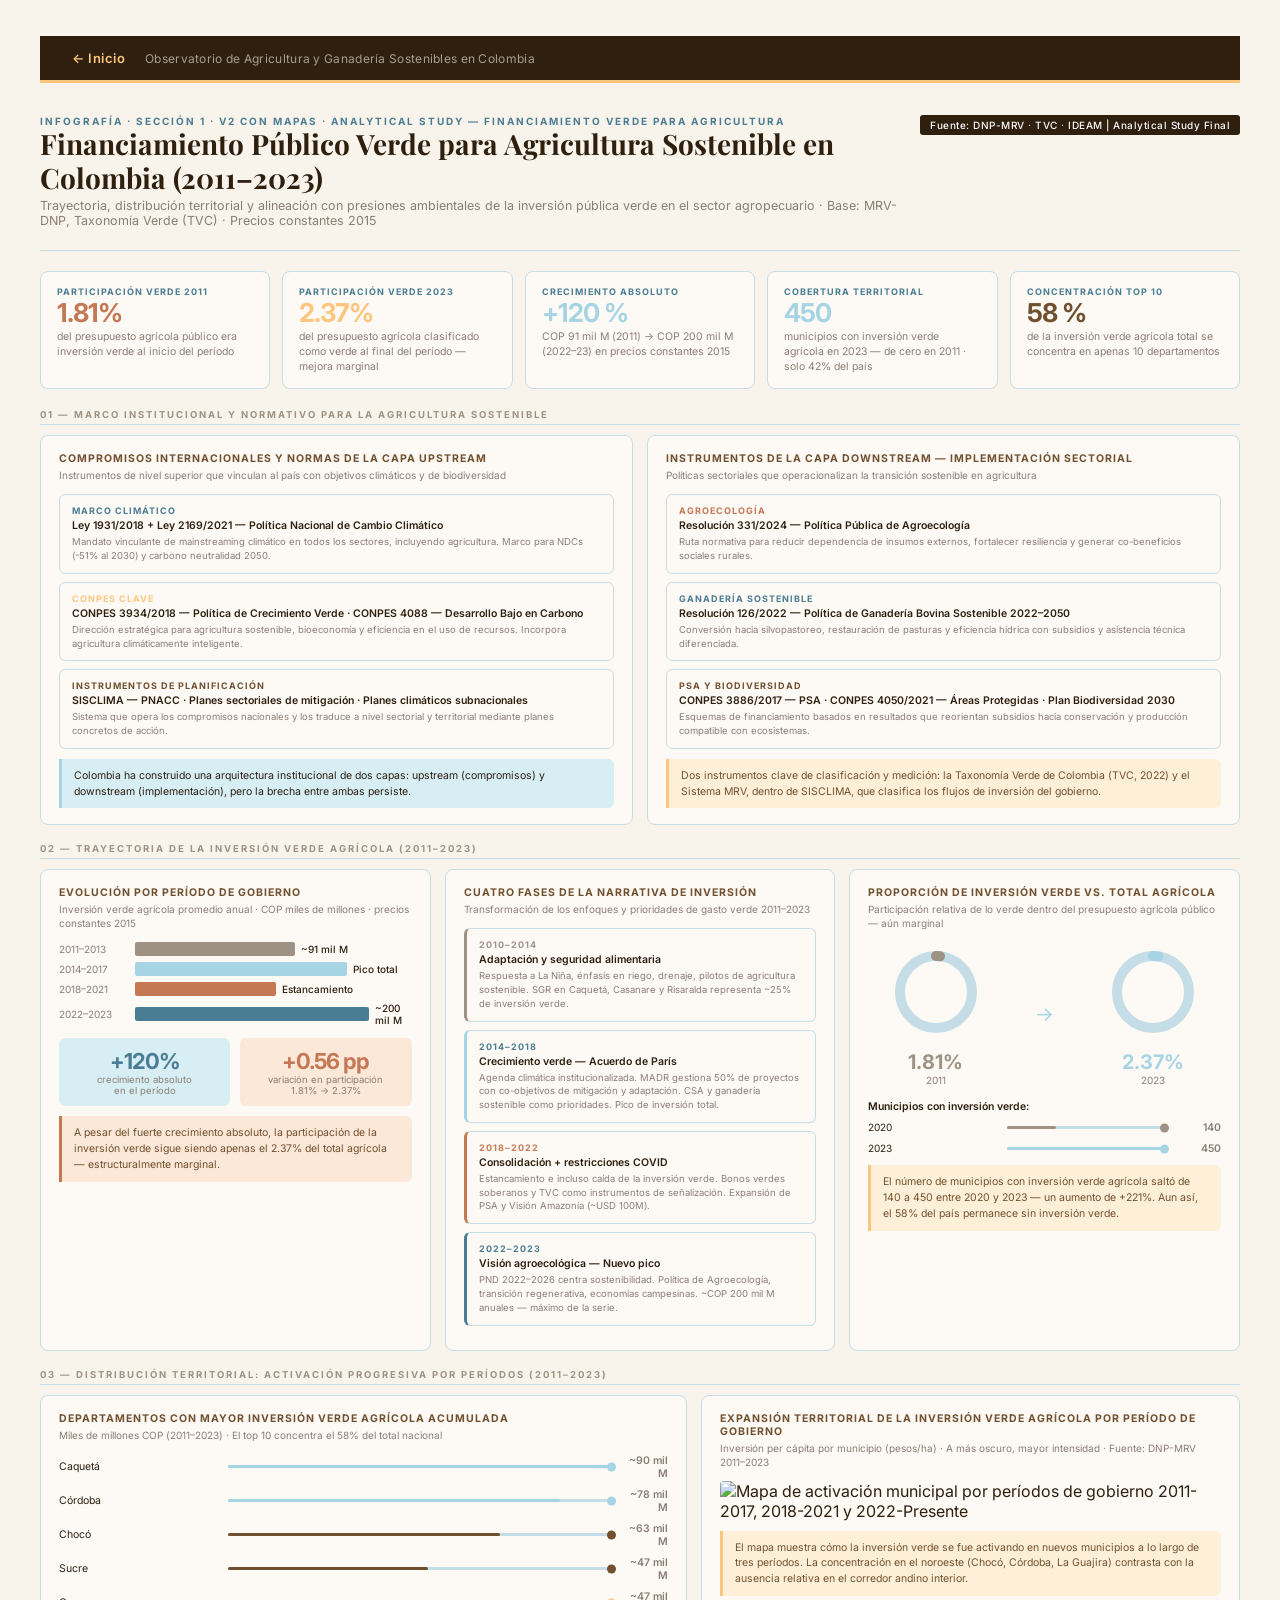
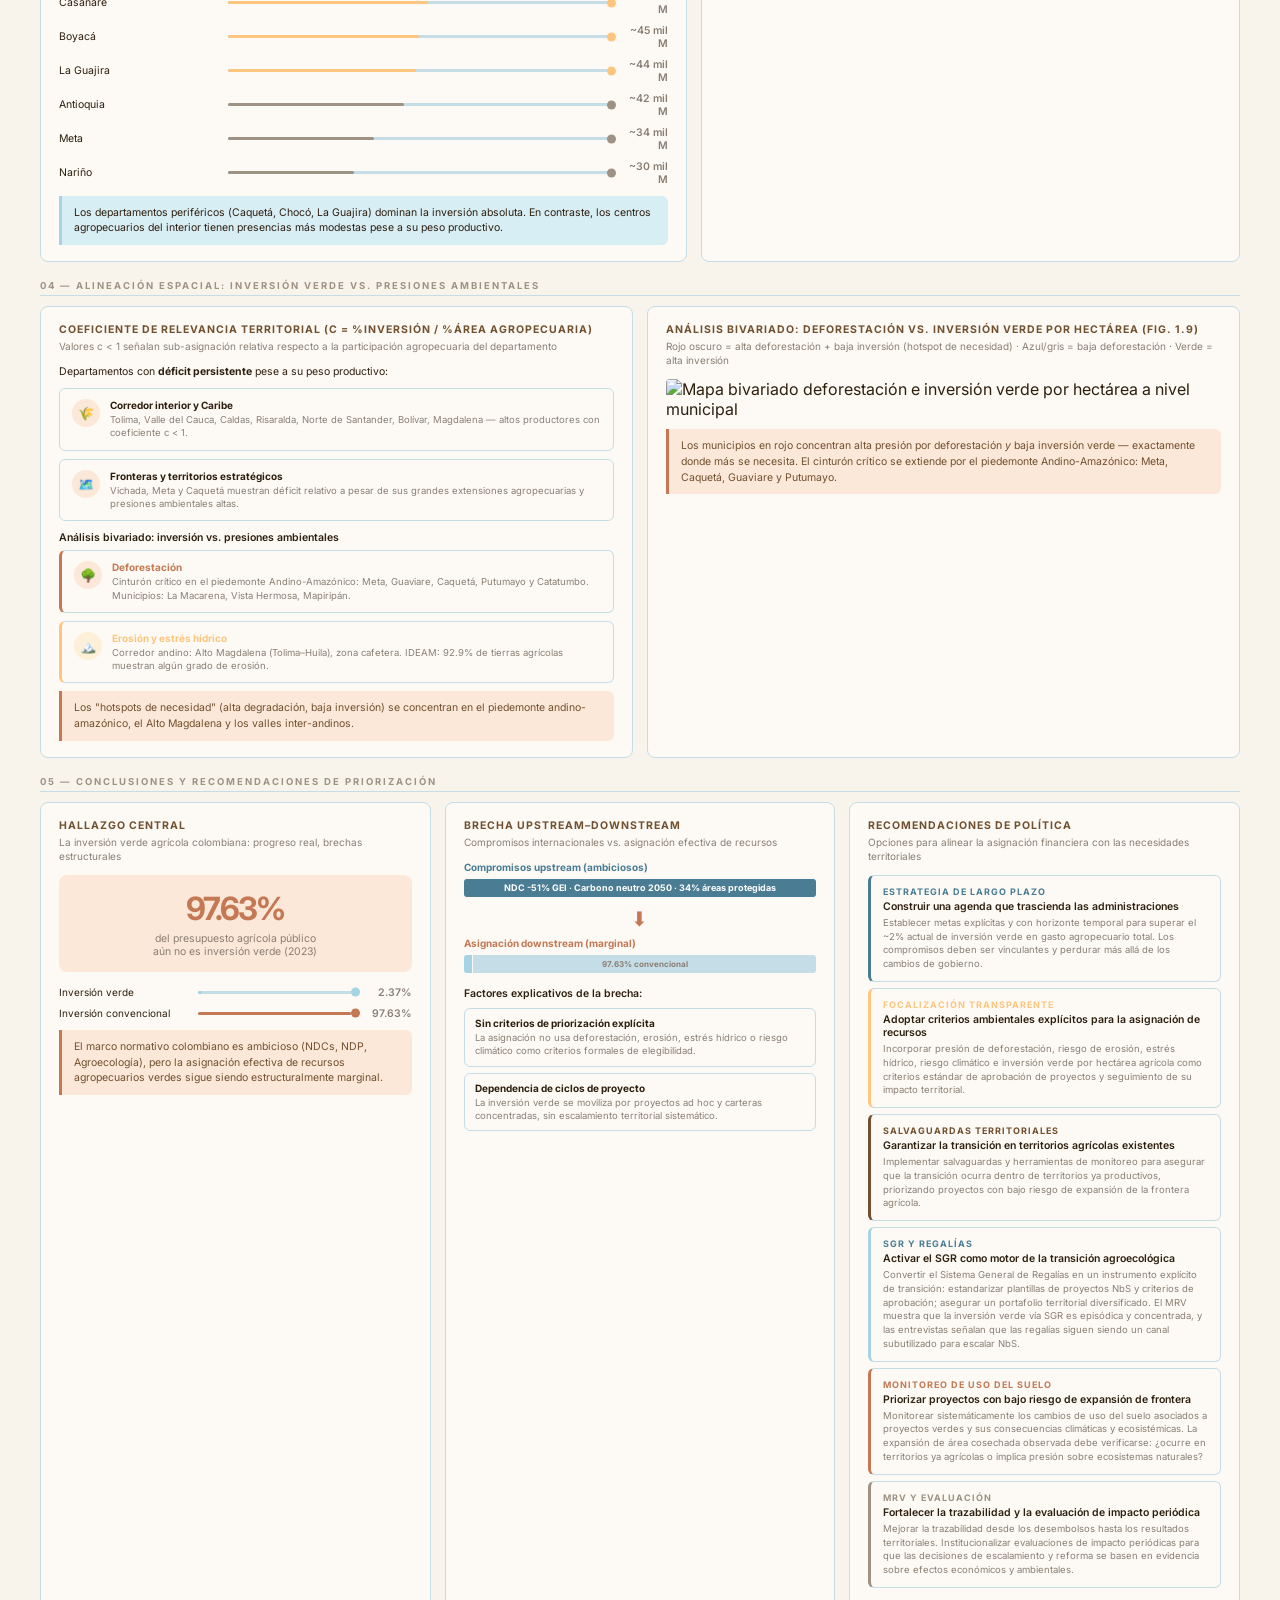
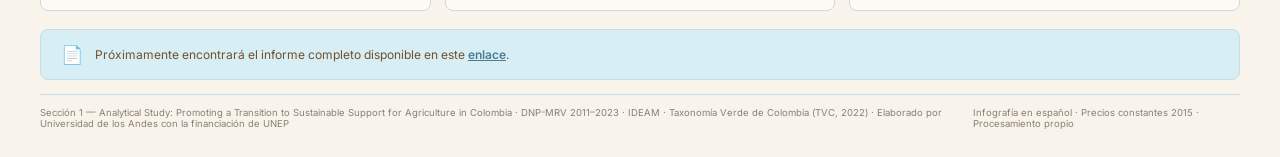
==== infografia1/index.html @ 512d980d "Actualizar infografías y corregir navegación - Reemplazar infografías 1, 2 y 3 con nuevas versiones " ====
<!DOCTYPE html>
<html lang="es">
<head>
<meta charset="UTF-8">
<meta name="viewport" content="width=device-width, initial-scale=1.0">
<title>Sección 1 — Financiamiento Verde para Agricultura Sostenible en Colombia (v2 · con mapas)</title>
<style>
  @import url('https://fonts.googleapis.com/css2?family=Inter:wght@300;400;500;600;700&family=Playfair+Display:wght@700&display=swap');

  :root {
    --cream:    #f8f4ec;
    --white:    #fdfaf5;
    --dark:     #2e1f0f;
    --brown:    #71502f;
    --amber:    #fdc57e;
    --amber-lt: #fef0d8;
    --sage:     #a7d4e4;
    --sage-lt:  #d8eef5;
    --sage-dk:  #4a7d94;
    --coral:    #c47854;
    --coral-lt: #fce8d8;
    --stone:    #9e9284;
    --muted:    #8a7e74;
    --border:   #c5dde7;
    --tan:      #71502f;
  }

  * { box-sizing: border-box; margin: 0; padding: 0; }
  body {
    font-family: 'Inter', sans-serif;
    background: var(--cream);
    color: var(--dark);
    width: 1280px;
    margin: 0 auto;
    min-height: 900px;
    padding: 36px 40px 28px;
  }

  .top-bar { display: flex; justify-content: space-between; align-items: flex-start; margin-bottom: 6px; }
  .badge-inf { font-size: 10px; font-weight: 700; letter-spacing: 2px; color: var(--sage-dk); text-transform: uppercase; }
  .source-badge { background: var(--dark); color: #fff; font-size: 10px; padding: 4px 10px; border-radius: 3px; font-weight: 500; letter-spacing: 0.5px; white-space: nowrap; }
  h1 { font-family: 'Playfair Display', Georgia, serif; font-size: 28px; font-weight: 700; color: var(--dark); line-height: 1.2; margin-bottom: 4px; }
  .subtitle { font-size: 12.5px; color: var(--muted); font-weight: 400; margin-bottom: 16px; }
  .divider { border: none; border-top: 1px solid var(--border); margin-bottom: 20px; }

  .kpi-row { display: grid; grid-template-columns: repeat(5, 1fr); gap: 12px; margin-bottom: 20px; }
  .kpi { background: var(--white); border: 1px solid var(--border); border-radius: 8px; padding: 14px 16px; }
  .kpi .num { font-size: 26px; font-weight: 700; color: var(--sage); letter-spacing: -1px; line-height: 1; }
  .kpi .num.amber { color: var(--amber); }
  .kpi .num.coral { color: var(--coral); }
  .kpi .num.brown { color: var(--brown); }
  .kpi .lbl  { font-size: 10.5px; color: var(--muted); margin-top: 4px; line-height: 1.4; }
  .kpi .tag  { font-size: 9px; font-weight: 700; letter-spacing: 1px; text-transform: uppercase; color: var(--sage-dk); margin-bottom: 3px; }

  .grid-4  { display: grid; grid-template-columns: repeat(4, 1fr); gap: 14px; margin-bottom: 18px; }
  .grid-3  { display: grid; grid-template-columns: 1.1fr 1fr 0.9fr; gap: 14px; margin-bottom: 18px; }
  .grid-3b { display: grid; grid-template-columns: 1fr 1fr 1fr; gap: 14px; margin-bottom: 18px; }
  .grid-2  { display: grid; grid-template-columns: 1.2fr 1fr; gap: 14px; margin-bottom: 18px; }
  .grid-2e { display: grid; grid-template-columns: 1fr 1fr; gap: 14px; margin-bottom: 18px; }
  .span2   { grid-column: span 2; }

  .card { background: var(--white); border: 1px solid var(--border); border-radius: 8px; padding: 16px 18px; }
  .card-title { font-size: 10.5px; font-weight: 700; color: var(--brown); text-transform: uppercase; letter-spacing: 1px; margin-bottom: 3px; }
  .card-sub   { font-size: 10px; color: var(--muted); margin-bottom: 12px; line-height: 1.4; }

  .ll-row  { display: flex; align-items: center; gap: 9px; margin-bottom: 8px; }
  .ll-lbl  { font-size: 10.5px; color: var(--dark); width: 160px; flex-shrink: 0; line-height: 1.3; }
  .ll-lbl.sm { width: 100px; }
  .ll-lbl.md { width: 130px; }
  .ll-lbl.lg { width: 200px; }
  .ll-trk  { flex: 1; height: 3px; background: var(--border); border-radius: 2px; position: relative; }
  .ll-bar  { height: 100%; border-radius: 2px; background: var(--sage); }
  .ll-bar.amber { background: var(--amber); }
  .ll-bar.coral { background: var(--coral); }
  .ll-bar.brown { background: var(--brown); }
  .ll-bar.tan   { background: var(--tan); }
  .ll-bar.stone { background: var(--stone); }
  .ll-dot  { position: absolute; right:-5px; top:50%; transform:translateY(-50%); width:9px; height:9px; border-radius:50%; background:var(--sage); }
  .ll-dot.amber { background:var(--amber); }
  .ll-dot.coral { background:var(--coral); }
  .ll-dot.brown { background:var(--brown); }
  .ll-dot.tan   { background:var(--tan); }
  .ll-dot.stone { background:var(--stone); }
  .ll-val  { font-size: 10.5px; font-weight: 600; color: var(--muted); width: 48px; text-align: right; }

  .stk-bar { display: flex; height: 20px; border-radius: 3px; overflow: hidden; margin: 6px 0; gap: 1px; }
  .stk-seg { display: flex; align-items: center; justify-content: center; font-size: 9px; font-weight: 700; color: white; }

  .legend { display: flex; flex-wrap: wrap; gap: 10px; margin-top: 8px; }
  .lg-item { display: flex; align-items: center; gap: 5px; font-size: 10px; color: var(--muted); }
  .lg-dot  { width: 9px; height: 9px; border-radius: 2px; flex-shrink: 0; }

  .note { background: var(--sage-lt); border-left: 3px solid var(--sage); padding: 9px 12px; border-radius: 0 6px 6px 0; font-size: 10.5px; color: #2e1f0f; line-height: 1.5; margin-top: 10px; }
  .note.amber { background: var(--amber-lt); border-left-color: var(--amber); color: #71502f; }
  .note.coral { background: var(--coral-lt); border-left-color: var(--coral); color: #71502f; }

  .sec-label {
    font-size: 9.5px; font-weight: 700; letter-spacing: 2px; text-transform: uppercase;
    color: var(--stone); margin-bottom: 10px; padding-bottom: 4px;
    border-bottom: 1px solid var(--border);
  }

  .yr-bar { display: flex; align-items: center; gap: 6px; margin-bottom: 6px; }
  .yr-lbl { font-size: 10px; color: var(--muted); width: 70px; flex-shrink: 0; }
  .yr-fill { height: 14px; border-radius: 2px; background: var(--sage); min-width: 4px; }
  .yr-val  { font-size: 10px; color: var(--dark); font-weight: 500; }

  .period-card { padding: 10px 12px; border-radius: 6px; border: 1px solid var(--border); background: var(--white); margin-bottom: 8px; }
  .period-tag { font-size: 9px; font-weight: 700; letter-spacing: 1px; text-transform: uppercase; margin-bottom: 3px; }
  .period-title { font-size: 10.5px; font-weight: 600; color: var(--dark); margin-bottom: 3px; }
  .period-desc { font-size: 9.5px; color: var(--muted); line-height: 1.45; }

  .spat-card { display: flex; gap: 10px; align-items: flex-start; padding: 10px 12px; background: var(--white); border: 1px solid var(--border); border-radius: 6px; margin-bottom: 8px; }
  .spat-icon { width: 28px; height: 28px; border-radius: 50%; flex-shrink: 0; display: flex; align-items: center; justify-content: center; font-size: 13px; }
  .spat-text { flex: 1; }
  .spat-lbl { font-size: 10px; font-weight: 700; color: var(--dark); margin-bottom: 2px; }
  .spat-desc { font-size: 9.5px; color: var(--muted); line-height: 1.4; }

  .arc-wrap { text-align: center; }
  .arc-wrap .arc-num { font-size: 24px; font-weight: 700; margin-top: 4px; }
  .arc-wrap .arc-lbl { font-size: 10px; color: var(--muted); }

  /* MAP STYLES */
  .map-container { position: relative; width: 100%; }
  .map-container img { width: 100%; height: auto; display: block; border-radius: 4px; }
  .map-legend { display: flex; flex-direction: column; gap: 5px; margin-top: 10px; }
  .map-leg-row { display: flex; align-items: center; gap: 7px; font-size: 9.5px; color: var(--dark); }
  .map-leg-swatch { width: 14px; height: 14px; border-radius: 3px; flex-shrink: 0; }

  footer { border-top: 1px solid var(--border); padding-top: 12px; display: flex; justify-content: space-between; font-size: 9.5px; color: var(--muted); margin-top: 8px; }
</style>
<script>
(function(){
  var W = 1280;
  function fit(){
    var s = Math.min(1, window.innerWidth / W);
    document.body.style.zoom = s;
  }
  window.addEventListener('load', fit);
  window.addEventListener('resize', fit);
})();
</script></head>
<body><nav style="position:sticky;top:0;z-index:1000;background:#2e1f0f;padding:14px 32px;display:flex;align-items:center;gap:20px;border-bottom:3px solid #fdc57e;box-sizing:border-box;">
  <a href="../" style="text-decoration:none;color:#fdc57e;font-family:'Inter',sans-serif;font-size:13px;font-weight:600;letter-spacing:0.5px;white-space:nowrap;">← Inicio</a>
  <span style="color:#f8f4ec;font-family:'Inter',sans-serif;font-size:12px;opacity:0.6;letter-spacing:0.3px;">Observatorio de Agricultura y Ganadería Sostenibles en Colombia</span>
</nav>
<div style="overflow-x:auto;padding-top:32px;">

<!-- HEADER -->
<div class="top-bar">
  <div>
    <div class="badge-inf">Infografía · Sección 1 · v2 con Mapas · Analytical Study — Financiamiento Verde para Agricultura</div>
    <h1>Financiamiento Público Verde para Agricultura Sostenible en Colombia (2011–2023)</h1>
    <p class="subtitle">Trayectoria, distribución territorial y alineación con presiones ambientales de la inversión pública verde en el sector agropecuario · Base: MRV-DNP, Taxonomía Verde (TVC) · Precios constantes 2015</p>
  </div>
  <div class="source-badge">Fuente: DNP-MRV · TVC · IDEAM | Analytical Study Final</div>
</div>
<hr class="divider">

<!-- KPI ROW -->
<div class="kpi-row">
  <div class="kpi">
    <div class="tag">Participación verde 2011</div>
    <div class="num coral">1.81%</div>
    <div class="lbl">del presupuesto agrícola público era inversión verde al inicio del período</div>
  </div>
  <div class="kpi">
    <div class="tag">Participación verde 2023</div>
    <div class="num amber">2.37%</div>
    <div class="lbl">del presupuesto agrícola clasificado como verde al final del período — mejora marginal</div>
  </div>
  <div class="kpi">
    <div class="tag">Crecimiento absoluto</div>
    <div class="num">+120 %</div>
    <div class="lbl">COP 91 mil M (2011) → COP 200 mil M (2022–23) en precios constantes 2015</div>
  </div>
  <div class="kpi">
    <div class="tag">Cobertura territorial</div>
    <div class="num">450</div>
    <div class="lbl">municipios con inversión verde agrícola en 2023 — de cero en 2011 · solo 42% del país</div>
  </div>
  <div class="kpi">
    <div class="tag">Concentración top 10</div>
    <div class="num brown">58 %</div>
    <div class="lbl">de la inversión verde agrícola total se concentra en apenas 10 departamentos</div>
  </div>
</div>

<!-- SECTION 01: MARCO INSTITUCIONAL -->
<div class="sec-label">01 — Marco Institucional y Normativo para la Agricultura Sostenible</div>
<div class="grid-2e">
  <div class="card">
    <div class="card-title">Compromisos internacionales y normas de la capa upstream</div>
    <div class="card-sub">Instrumentos de nivel superior que vinculan al país con objetivos climáticos y de biodiversidad</div>
    <div class="period-card">
      <div class="period-tag" style="color:var(--sage-dk);">Marco climático</div>
      <div class="period-title">Ley 1931/2018 + Ley 2169/2021 — Política Nacional de Cambio Climático</div>
      <div class="period-desc">Mandato vinculante de mainstreaming climático en todos los sectores, incluyendo agricultura. Marco para NDCs (-51% al 2030) y carbono neutralidad 2050.</div>
    </div>
    <div class="period-card">
      <div class="period-tag" style="color:var(--amber);">CONPES clave</div>
      <div class="period-title">CONPES 3934/2018 — Política de Crecimiento Verde · CONPES 4088 — Desarrollo Bajo en Carbono</div>
      <div class="period-desc">Dirección estratégica para agricultura sostenible, bioeconomía y eficiencia en el uso de recursos. Incorpora agricultura climáticamente inteligente.</div>
    </div>
    <div class="period-card">
      <div class="period-tag" style="color:var(--brown);">Instrumentos de planificación</div>
      <div class="period-title">SISCLIMA — PNACC · Planes sectoriales de mitigación · Planes climáticos subnacionales</div>
      <div class="period-desc">Sistema que opera los compromisos nacionales y los traduce a nivel sectorial y territorial mediante planes concretos de acción.</div>
    </div>
    <div class="note">Colombia ha construido una arquitectura institucional de dos capas: upstream (compromisos) y downstream (implementación), pero la brecha entre ambas persiste.</div>
  </div>
  <div class="card">
    <div class="card-title">Instrumentos de la capa downstream — implementación sectorial</div>
    <div class="card-sub">Políticas sectoriales que operacionalizan la transición sostenible en agricultura</div>
    <div class="period-card">
      <div class="period-tag" style="color:var(--coral);">Agroecología</div>
      <div class="period-title">Resolución 331/2024 — Política Pública de Agroecología</div>
      <div class="period-desc">Ruta normativa para reducir dependencia de insumos externos, fortalecer resiliencia y generar co-beneficios sociales rurales.</div>
    </div>
    <div class="period-card">
      <div class="period-tag" style="color:var(--sage-dk);">Ganadería sostenible</div>
      <div class="period-title">Resolución 126/2022 — Política de Ganadería Bovina Sostenible 2022–2050</div>
      <div class="period-desc">Conversión hacia silvopastoreo, restauración de pasturas y eficiencia hídrica con subsidios y asistencia técnica diferenciada.</div>
    </div>
    <div class="period-card">
      <div class="period-tag" style="color:var(--tan);">PSA y biodiversidad</div>
      <div class="period-title">CONPES 3886/2017 — PSA · CONPES 4050/2021 — Áreas Protegidas · Plan Biodiversidad 2030</div>
      <div class="period-desc">Esquemas de financiamiento basados en resultados que reorientan subsidios hacia conservación y producción compatible con ecosistemas.</div>
    </div>
    <div class="note amber">Dos instrumentos clave de clasificación y medición: la Taxonomía Verde de Colombia (TVC, 2022) y el Sistema MRV, dentro de SISCLIMA, que clasifica los flujos de inversión del gobierno.</div>
  </div>
</div>

<!-- SECTION 02: TRAYECTORIA DE LA INVERSIÓN -->
<div class="sec-label">02 — Trayectoria de la Inversión Verde Agrícola (2011–2023)</div>
<div class="grid-3b">
  <div class="card">
    <div class="card-title">Evolución por período de gobierno</div>
    <div class="card-sub">Inversión verde agrícola promedio anual · COP miles de millones · precios constantes 2015</div>
    <div class="yr-bar">
      <div class="yr-lbl">2011–2013</div>
      <div class="yr-fill" style="width:45.5%;background:var(--stone);"></div>
      <div class="yr-val">~91 mil M</div>
    </div>
    <div class="yr-bar">
      <div class="yr-lbl">2014–2017</div>
      <div class="yr-fill" style="width:60%;background:var(--sage);"></div>
      <div class="yr-val">Pico total</div>
    </div>
    <div class="yr-bar">
      <div class="yr-lbl">2018–2021</div>
      <div class="yr-fill" style="width:40%;background:var(--coral);"></div>
      <div class="yr-val">Estancamiento</div>
    </div>
    <div class="yr-bar">
      <div class="yr-lbl">2022–2023</div>
      <div class="yr-fill" style="width:100%;background:var(--sage-dk);"></div>
      <div class="yr-val">~200 mil M</div>
    </div>
    <div style="margin-top:12px;display:flex;gap:10px;">
      <div style="flex:1;text-align:center;background:var(--sage-lt);border-radius:6px;padding:10px 6px;">
        <div style="font-size:22px;font-weight:700;color:var(--sage-dk);letter-spacing:-1px;">+120%</div>
        <div style="font-size:9.5px;color:var(--muted);">crecimiento absoluto<br>en el período</div>
      </div>
      <div style="flex:1;text-align:center;background:var(--coral-lt);border-radius:6px;padding:10px 6px;">
        <div style="font-size:22px;font-weight:700;color:var(--coral);letter-spacing:-1px;">+0.56 pp</div>
        <div style="font-size:9.5px;color:var(--muted);">variación en participación<br>1.81% → 2.37%</div>
      </div>
    </div>
    <div class="note coral" style="margin-top:10px;">A pesar del fuerte crecimiento absoluto, la participación de la inversión verde sigue siendo apenas el 2.37% del total agrícola — estructuralmente marginal.</div>
  </div>
  <div class="card">
    <div class="card-title">Cuatro fases de la narrativa de inversión</div>
    <div class="card-sub">Transformación de los enfoques y prioridades de gasto verde 2011–2023</div>
    <div class="period-card" style="border-left:3px solid var(--stone);">
      <div class="period-tag" style="color:var(--stone);">2010–2014</div>
      <div class="period-title">Adaptación y seguridad alimentaria</div>
      <div class="period-desc">Respuesta a La Niña, énfasis en riego, drenaje, pilotos de agricultura sostenible. SGR en Caquetá, Casanare y Risaralda representa ~25% de inversión verde.</div>
    </div>
    <div class="period-card" style="border-left:3px solid var(--sage);">
      <div class="period-tag" style="color:var(--sage-dk);">2014–2018</div>
      <div class="period-title">Crecimiento verde — Acuerdo de París</div>
      <div class="period-desc">Agenda climática institucionalizada. MADR gestiona 50% de proyectos con co-objetivos de mitigación y adaptación. CSA y ganadería sostenible como prioridades. Pico de inversión total.</div>
    </div>
    <div class="period-card" style="border-left:3px solid var(--coral);">
      <div class="period-tag" style="color:var(--coral);">2018–2022</div>
      <div class="period-title">Consolidación + restricciones COVID</div>
      <div class="period-desc">Estancamiento e incluso caída de la inversión verde. Bonos verdes soberanos y TVC como instrumentos de señalización. Expansión de PSA y Visión Amazonía (~USD 100M).</div>
    </div>
    <div class="period-card" style="border-left:3px solid var(--sage-dk);">
      <div class="period-tag" style="color:var(--sage-dk);">2022–2023</div>
      <div class="period-title">Visión agroecológica — Nuevo pico</div>
      <div class="period-desc">PND 2022–2026 centra sostenibilidad. Política de Agroecología, transición regenerativa, economías campesinas. ~COP 200 mil M anuales — máximo de la serie.</div>
    </div>
  </div>
  <div class="card">
    <div class="card-title">Proporción de inversión verde vs. total agrícola</div>
    <div class="card-sub">Participación relativa de lo verde dentro del presupuesto agrícola público — aún marginal</div>
    <div style="display:flex;gap:14px;justify-content:space-around;margin-bottom:14px;">
      <div class="arc-wrap">
        <svg width="100" height="100" viewBox="0 0 100 100">
          <circle cx="50" cy="50" r="36" fill="none" stroke="var(--border)" stroke-width="10"/>
          <circle cx="50" cy="50" r="36" fill="none" stroke="var(--stone)" stroke-width="10"
            stroke-dasharray="226.19 226.19" stroke-dashoffset="222.1"
            stroke-linecap="round" transform="rotate(-90 50 50)"/>
        </svg>
        <div class="arc-num" style="color:var(--stone);font-size:20px;">1.81%</div>
        <div class="arc-lbl">2011</div>
      </div>
      <div style="display:flex;align-items:center;font-size:20px;color:var(--sage);">→</div>
      <div class="arc-wrap">
        <svg width="100" height="100" viewBox="0 0 100 100">
          <circle cx="50" cy="50" r="36" fill="none" stroke="var(--border)" stroke-width="10"/>
          <circle cx="50" cy="50" r="36" fill="none" stroke="var(--sage)" stroke-width="10"
            stroke-dasharray="226.19 226.19" stroke-dashoffset="220.8"
            stroke-linecap="round" transform="rotate(-90 50 50)"/>
        </svg>
        <div class="arc-num" style="color:var(--sage);font-size:20px;">2.37%</div>
        <div class="arc-lbl">2023</div>
      </div>
    </div>
    <div style="font-size:10.5px;color:var(--dark);font-weight:600;margin-bottom:8px;">Municipios con inversión verde:</div>
    <div class="ll-row">
      <div class="ll-lbl md" style="font-size:10px;">2020</div>
      <div class="ll-trk"><div class="ll-bar stone" style="width:31.1%"></div><div class="ll-dot stone"></div></div>
      <div class="ll-val">140</div>
    </div>
    <div class="ll-row">
      <div class="ll-lbl md" style="font-size:10px;">2023</div>
      <div class="ll-trk"><div class="ll-bar" style="width:100%"></div><div class="ll-dot"></div></div>
      <div class="ll-val">450</div>
    </div>
    <div class="note amber">El número de municipios con inversión verde agrícola saltó de 140 a 450 entre 2020 y 2023 — un aumento de +221%. Aun así, el 58% del país permanece sin inversión verde.</div>
  </div>
</div>

<!-- SECTION 03: DISTRIBUCIÓN TERRITORIAL — con mapa de activación -->
<div class="sec-label">03 — Distribución Territorial: Activación Progresiva por Períodos (2011–2023)</div>
<div class="grid-2">

  <!-- Top departamentos -->
  <div class="card">
    <div class="card-title">Departamentos con mayor inversión verde agrícola acumulada</div>
    <div class="card-sub">Miles de millones COP (2011–2023) · El top 10 concentra el 58% del total nacional</div>
    <div class="ll-row"><div class="ll-lbl">Caquetá</div><div class="ll-trk"><div class="ll-bar" style="width:100%"></div><div class="ll-dot"></div></div><div class="ll-val">~90 mil M</div></div>
    <div class="ll-row"><div class="ll-lbl">Córdoba</div><div class="ll-trk"><div class="ll-bar" style="width:86.7%"></div><div class="ll-dot"></div></div><div class="ll-val">~78 mil M</div></div>
    <div class="ll-row"><div class="ll-lbl">Chocó</div><div class="ll-trk"><div class="ll-bar tan" style="width:71.1%"></div><div class="ll-dot tan"></div></div><div class="ll-val">~63 mil M</div></div>
    <div class="ll-row"><div class="ll-lbl">Sucre</div><div class="ll-trk"><div class="ll-bar tan" style="width:52.2%"></div><div class="ll-dot tan"></div></div><div class="ll-val">~47 mil M</div></div>
    <div class="ll-row"><div class="ll-lbl">Casanare</div><div class="ll-trk"><div class="ll-bar amber" style="width:52.2%"></div><div class="ll-dot amber"></div></div><div class="ll-val">~47 mil M</div></div>
    <div class="ll-row"><div class="ll-lbl">Boyacá</div><div class="ll-trk"><div class="ll-bar amber" style="width:50%"></div><div class="ll-dot amber"></div></div><div class="ll-val">~45 mil M</div></div>
    <div class="ll-row"><div class="ll-lbl">La Guajira</div><div class="ll-trk"><div class="ll-bar amber" style="width:49%"></div><div class="ll-dot amber"></div></div><div class="ll-val">~44 mil M</div></div>
    <div class="ll-row"><div class="ll-lbl">Antioquia</div><div class="ll-trk"><div class="ll-bar stone" style="width:46%"></div><div class="ll-dot stone"></div></div><div class="ll-val">~42 mil M</div></div>
    <div class="ll-row"><div class="ll-lbl">Meta</div><div class="ll-trk"><div class="ll-bar stone" style="width:38%"></div><div class="ll-dot stone"></div></div><div class="ll-val">~34 mil M</div></div>
    <div class="ll-row"><div class="ll-lbl">Nariño</div><div class="ll-trk"><div class="ll-bar stone" style="width:33%"></div><div class="ll-dot stone"></div></div><div class="ll-val">~30 mil M</div></div>
    <div class="note" style="margin-top:10px;">Los departamentos periféricos (Caquetá, Chocó, La Guajira) dominan la inversión absoluta. En contraste, los centros agropecuarios del interior tienen presencias más modestas pese a su peso productivo.</div>
  </div>

  <!-- MAPA DE ACTIVACIÓN -->
  <div class="card">
    <div class="card-title">Expansión territorial de la inversión verde agrícola por período de gobierno</div>
    <div class="card-sub">Inversión per cápita por municipio (pesos/ha) · A más oscuro, mayor intensidad · Fuente: DNP-MRV 2011–2023</div>
    <div class="map-container">
      <img src="mapa_activacion_periodos.png" alt="Mapa de activación municipal por períodos de gobierno 2011-2017, 2018-2021 y 2022-Presente">
    </div>
    <div class="note amber" style="margin-top:10px;">El mapa muestra cómo la inversión verde se fue activando en nuevos municipios a lo largo de tres períodos. La concentración en el noroeste (Chocó, Córdoba, La Guajira) contrasta con la ausencia relativa en el corredor andino interior.</div>
  </div>
</div>

<!-- SECTION 04: ALINEACIÓN ESPACIAL — con mapa de relevancia -->
<div class="sec-label">04 — Alineación Espacial: Inversión Verde vs. Presiones Ambientales</div>
<div class="grid-2e">

  <!-- Coeficiente de relevancia -->
  <div class="card">
    <div class="card-title">Coeficiente de relevancia territorial (c = %inversión / %área agropecuaria)</div>
    <div class="card-sub">Valores c &lt; 1 señalan sub-asignación relativa respecto a la participación agropecuaria del departamento</div>
    <div style="margin-bottom:10px;font-size:10.5px;color:var(--dark);">Departamentos con <strong>déficit persistente</strong> pese a su peso productivo:</div>
    <div class="spat-card">
      <div class="spat-icon" style="background:var(--coral-lt);">🌾</div>
      <div class="spat-text">
        <div class="spat-lbl">Corredor interior y Caribe</div>
        <div class="spat-desc">Tolima, Valle del Cauca, Caldas, Risaralda, Norte de Santander, Bolívar, Magdalena — altos productores con coeficiente c &lt; 1.</div>
      </div>
    </div>
    <div class="spat-card">
      <div class="spat-icon" style="background:var(--coral-lt);">🗺️</div>
      <div class="spat-text">
        <div class="spat-lbl">Fronteras y territorios estratégicos</div>
        <div class="spat-desc">Vichada, Meta y Caquetá muestran déficit relativo a pesar de sus grandes extensiones agropecuarias y presiones ambientales altas.</div>
      </div>
    </div>
    <div style="margin-top:10px;margin-bottom:6px;font-size:10.5px;font-weight:600;color:var(--dark);">Análisis bivariado: inversión vs. presiones ambientales</div>
    <div class="spat-card" style="border-left:3px solid var(--coral);">
      <div class="spat-icon" style="background:var(--coral-lt);color:var(--coral);">🌳</div>
      <div class="spat-text">
        <div class="spat-lbl" style="color:var(--coral);">Deforestación</div>
        <div class="spat-desc">Cinturón crítico en el piedemonte Andino-Amazónico: Meta, Guaviare, Caquetá, Putumayo y Catatumbo. Municipios: La Macarena, Vista Hermosa, Mapiripán.</div>
      </div>
    </div>
    <div class="spat-card" style="border-left:3px solid var(--amber);">
      <div class="spat-icon" style="background:var(--amber-lt);color:var(--amber);">🏔️</div>
      <div class="spat-text">
        <div class="spat-lbl" style="color:var(--amber);">Erosión y estrés hídrico</div>
        <div class="spat-desc">Corredor andino: Alto Magdalena (Tolima–Huila), zona cafetera. IDEAM: 92.9% de tierras agrícolas muestran algún grado de erosión.</div>
      </div>
    </div>
    <div class="note coral" style="margin-top:6px;">Los "hotspots de necesidad" (alta degradación, baja inversión) se concentran en el piedemonte andino-amazónico, el Alto Magdalena y los valles inter-andinos.</div>
  </div>

  <!-- MAPA DE RELEVANCIA -->
  <div class="card">
    <div class="card-title">Análisis bivariado: deforestación vs. inversión verde por hectárea (Fig. 1.9)</div>
    <div class="card-sub">Rojo oscuro = alta deforestación + baja inversión (hotspot de necesidad) · Azul/gris = baja deforestación · Verde = alta inversión</div>
    <div class="map-container">
      <img src="mapa_relevancia_deforestacion.png" alt="Mapa bivariado deforestación e inversión verde por hectárea a nivel municipal">
    </div>
    <div class="note coral" style="margin-top:10px;">Los municipios en rojo concentran alta presión por deforestación <em>y</em> baja inversión verde — exactamente donde más se necesita. El cinturón crítico se extiende por el piedemonte Andino-Amazónico: Meta, Caquetá, Guaviare y Putumayo.</div>
  </div>
</div>

<!-- SECTION 05: CONCLUSIONES -->
<div class="sec-label">05 — Conclusiones y Recomendaciones de Priorización</div>
<div class="grid-3b">
  <div class="card">
    <div class="card-title">Hallazgo central</div>
    <div class="card-sub">La inversión verde agrícola colombiana: progreso real, brechas estructurales</div>
    <div style="text-align:center;margin-bottom:14px;padding:14px;background:var(--coral-lt);border-radius:8px;">
      <div style="font-size:32px;font-weight:700;color:var(--coral);letter-spacing:-2px;">97.63%</div>
      <div style="font-size:10.5px;color:var(--muted);margin-top:4px;">del presupuesto agrícola público<br>aún no es inversión verde (2023)</div>
    </div>
    <div class="ll-row">
      <div class="ll-lbl md" style="font-size:10px;">Inversión verde</div>
      <div class="ll-trk"><div class="ll-bar" style="width:2.37%"></div><div class="ll-dot"></div></div>
      <div class="ll-val">2.37%</div>
    </div>
    <div class="ll-row">
      <div class="ll-lbl md" style="font-size:10px;">Inversión convencional</div>
      <div class="ll-trk"><div class="ll-bar coral" style="width:97.63%"></div><div class="ll-dot coral"></div></div>
      <div class="ll-val">97.63%</div>
    </div>
    <div class="note coral" style="margin-top:10px;">El marco normativo colombiano es ambicioso (NDCs, NDP, Agroecología), pero la asignación efectiva de recursos agropecuarios verdes sigue siendo estructuralmente marginal.</div>
  </div>
  <div class="card">
    <div class="card-title">Brecha upstream–downstream</div>
    <div class="card-sub">Compromisos internacionales vs. asignación efectiva de recursos</div>
    <div style="margin-bottom:10px;">
      <div style="font-size:10px;font-weight:700;color:var(--sage-dk);margin-bottom:3px;">Compromisos upstream (ambiciosos)</div>
      <div class="stk-bar" style="height:18px;">
        <div class="stk-seg" style="background:var(--sage-dk);width:100%;font-size:9px;">NDC -51% GEI · Carbono neutro 2050 · 34% áreas protegidas</div>
      </div>
    </div>
    <div style="text-align:center;font-size:20px;color:var(--coral);margin:6px 0;">⬇</div>
    <div style="margin-bottom:10px;">
      <div style="font-size:10px;font-weight:700;color:var(--coral);margin-bottom:3px;">Asignación downstream (marginal)</div>
      <div class="stk-bar" style="height:18px;">
        <div class="stk-seg" style="background:var(--sage);width:2.37%;font-size:8px;"></div>
        <div class="stk-seg" style="background:var(--border);width:97.63%;font-size:8px;color:var(--muted);">97.63% convencional</div>
      </div>
    </div>
    <div style="margin-top:14px;font-size:10.5px;font-weight:600;color:var(--dark);margin-bottom:8px;">Factores explicativos de la brecha:</div>
    <div class="spat-card" style="padding:8px 10px;margin-bottom:6px;">
      <div class="spat-text">
        <div class="spat-lbl">Sin criterios de priorización explícita</div>
        <div class="spat-desc">La asignación no usa deforestación, erosión, estrés hídrico o riesgo climático como criterios formales de elegibilidad.</div>
      </div>
    </div>
    <div class="spat-card" style="padding:8px 10px;margin-bottom:6px;">
      <div class="spat-text">
        <div class="spat-lbl">Dependencia de ciclos de proyecto</div>
        <div class="spat-desc">La inversión verde se moviliza por proyectos ad hoc y carteras concentradas, sin escalamiento territorial sistemático.</div>
      </div>
    </div>
  </div>
  <div class="card">
    <div class="card-title">Recomendaciones de política</div>
    <div class="card-sub">Opciones para alinear la asignación financiera con las necesidades territoriales</div>
    <div class="period-card" style="border-left:3px solid var(--sage-dk);margin-bottom:6px;">
      <div class="period-tag" style="color:var(--sage-dk);">Estrategia de largo plazo</div>
      <div class="period-title">Construir una agenda que trascienda las administraciones</div>
      <div class="period-desc">Establecer metas explícitas y con horizonte temporal para superar el ~2% actual de inversión verde en gasto agropecuario total. Los compromisos deben ser vinculantes y perdurar más allá de los cambios de gobierno.</div>
    </div>
    <div class="period-card" style="border-left:3px solid var(--amber);margin-bottom:6px;">
      <div class="period-tag" style="color:var(--amber);">Focalización transparente</div>
      <div class="period-title">Adoptar criterios ambientales explícitos para la asignación de recursos</div>
      <div class="period-desc">Incorporar presión de deforestación, riesgo de erosión, estrés hídrico, riesgo climático e inversión verde por hectárea agrícola como criterios estándar de aprobación de proyectos y seguimiento de su impacto territorial.</div>
    </div>
    <div class="period-card" style="border-left:3px solid var(--tan);margin-bottom:6px;">
      <div class="period-tag" style="color:var(--tan);">Salvaguardas territoriales</div>
      <div class="period-title">Garantizar la transición en territorios agrícolas existentes</div>
      <div class="period-desc">Implementar salvaguardas y herramientas de monitoreo para asegurar que la transición ocurra dentro de territorios ya productivos, priorizando proyectos con bajo riesgo de expansión de la frontera agrícola.</div>
    </div>
    <div class="period-card" style="border-left:3px solid var(--sage);margin-bottom:6px;">
      <div class="period-tag" style="color:var(--sage-dk);">SGR y regalías</div>
      <div class="period-title">Activar el SGR como motor de la transición agroecológica</div>
      <div class="period-desc">Convertir el Sistema General de Regalías en un instrumento explícito de transición: estandarizar plantillas de proyectos NbS y criterios de aprobación; asegurar un portafolio territorial diversificado. El MRV muestra que la inversión verde vía SGR es episódica y concentrada, y las entrevistas señalan que las regalías siguen siendo un canal subutilizado para escalar NbS.</div>
    </div>
    <div class="period-card" style="border-left:3px solid var(--coral);margin-bottom:6px;">
      <div class="period-tag" style="color:var(--coral);">Monitoreo de uso del suelo</div>
      <div class="period-title">Priorizar proyectos con bajo riesgo de expansión de frontera</div>
      <div class="period-desc">Monitorear sistemáticamente los cambios de uso del suelo asociados a proyectos verdes y sus consecuencias climáticas y ecosistémicas. La expansión de área cosechada observada debe verificarse: ¿ocurre en territorios ya agrícolas o implica presión sobre ecosistemas naturales?</div>
    </div>
    <div class="period-card" style="border-left:3px solid var(--stone);margin-bottom:6px;">
      <div class="period-tag" style="color:var(--stone);">MRV y evaluación</div>
      <div class="period-title">Fortalecer la trazabilidad y la evaluación de impacto periódica</div>
      <div class="period-desc">Mejorar la trazabilidad desde los desembolsos hasta los resultados territoriales. Institucionalizar evaluaciones de impacto periódicas para que las decisiones de escalamiento y reforma se basen en evidencia sobre efectos económicos y ambientales.</div>
    </div>
  </div>
</div>

<!-- NOTA PRÓXIMAMENTE -->
<div style="background:var(--sage-lt);border:1px solid var(--border);border-radius:8px;padding:14px 20px;margin-bottom:14px;display:flex;align-items:center;gap:12px;">
  <span style="font-size:18px;">📄</span>
  <span style="font-size:12px;color:var(--brown);">
    Próximamente encontrará el informe completo disponible en este
    <a href="#" style="color:var(--sage-dk);font-weight:600;text-decoration:underline;">enlace</a>.
  </span>
</div>

<!-- FOOTER -->
<footer>
  <div>Sección 1 — Analytical Study: Promoting a Transition to Sustainable Support for Agriculture in Colombia · DNP-MRV 2011–2023 · IDEAM · Taxonomía Verde de Colombia (TVC, 2022) · Elaborado por Universidad de los Andes con la financiación de UNEP</div>
  <div>Infografía en español · Precios constantes 2015 · Procesamiento propio</div>
</footer>

</div>
</body>
</html>
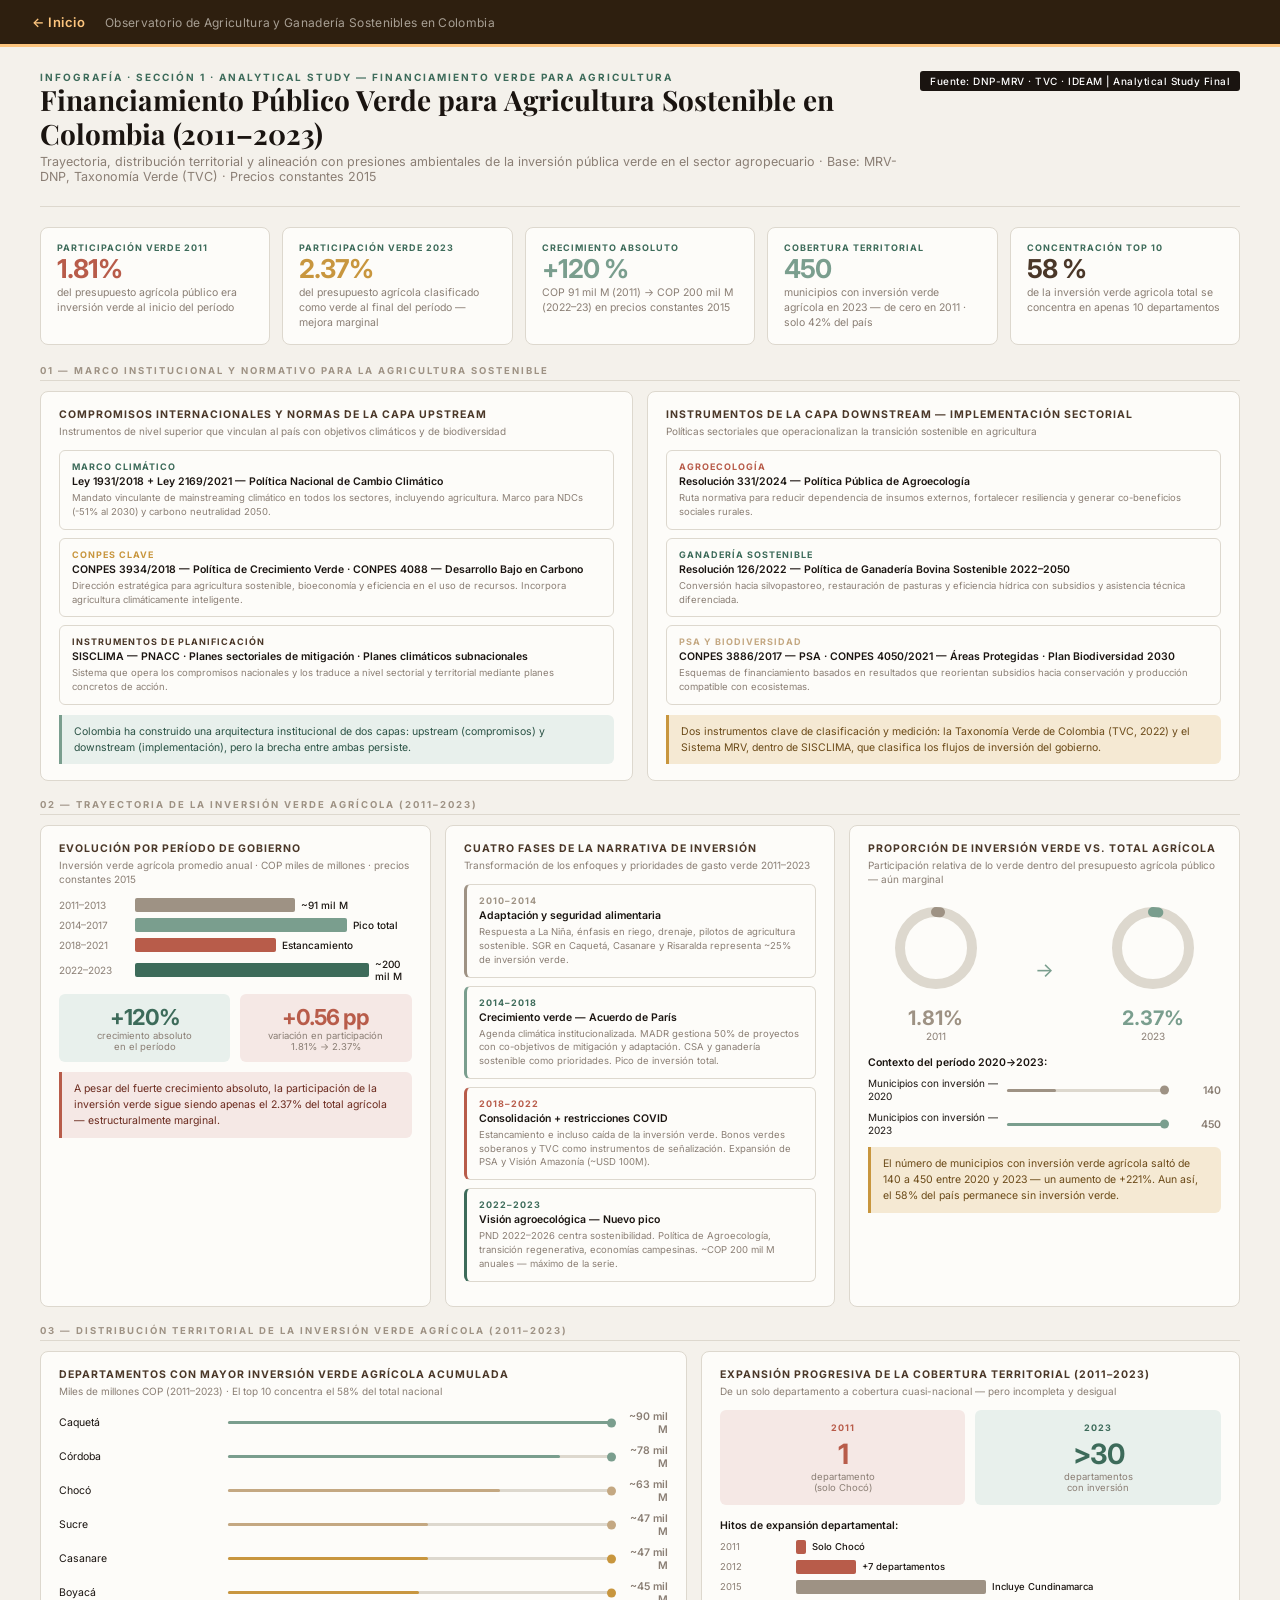
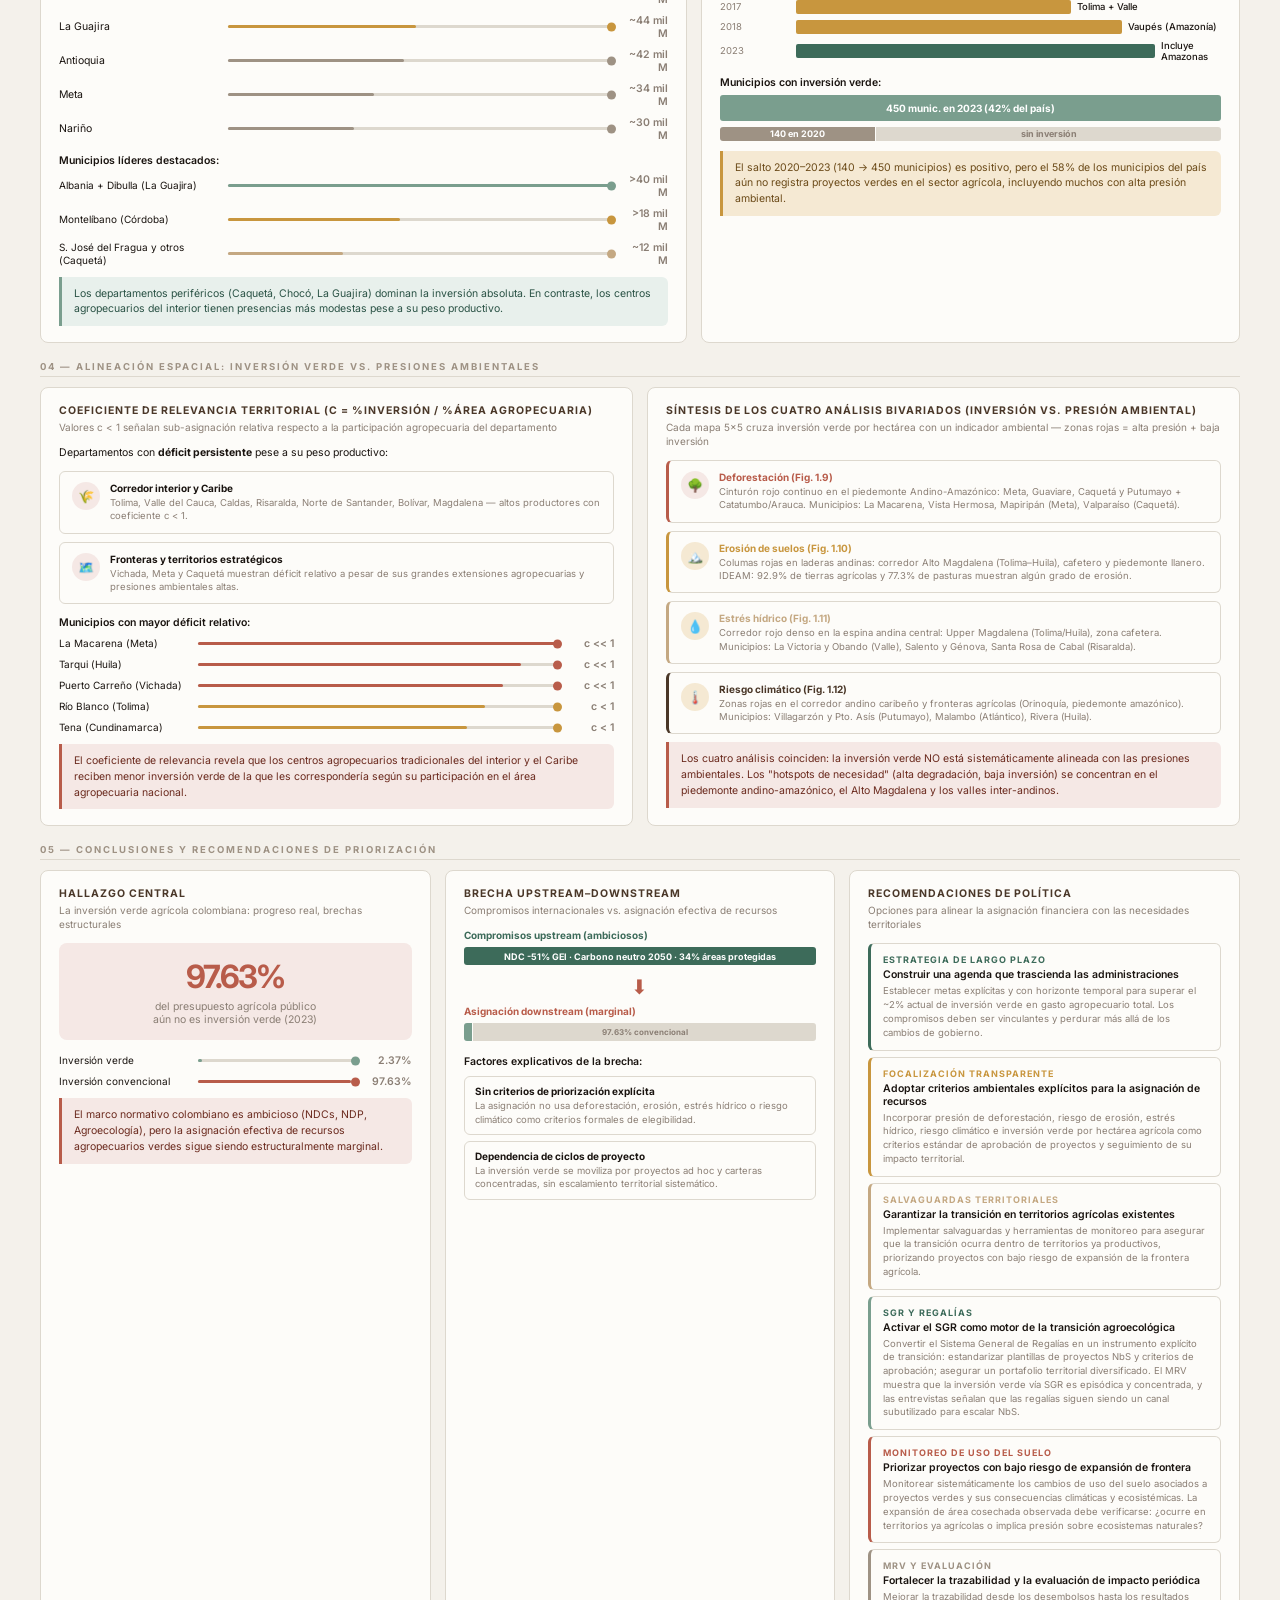
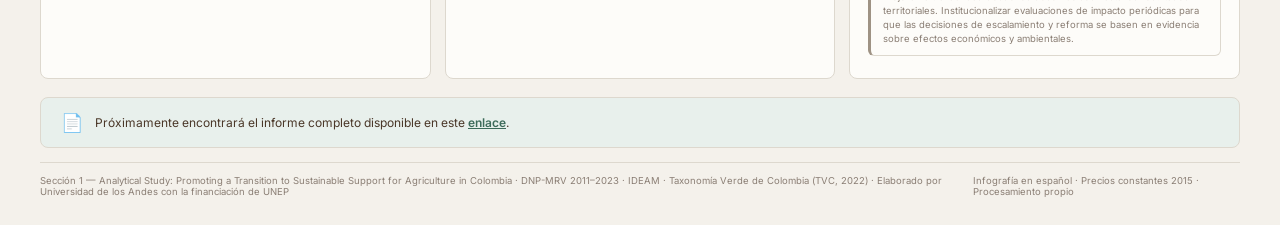
==== commit 60bdb9e8: "Actualizar infografías: reemplazar contenido y agregar responsividad" ====
--- a/infografia1/index.html
+++ b/infografia1/index.html
@@ -3,26 +3,26 @@
 <head>
 <meta charset="UTF-8">
 <meta name="viewport" content="width=device-width, initial-scale=1.0">
-<title>Sección 1 — Financiamiento Verde para Agricultura Sostenible en Colombia (v2 · con mapas)</title>
+<title>Sección 1 — Financiamiento Verde para Agricultura Sostenible en Colombia</title>
 <style>
   @import url('https://fonts.googleapis.com/css2?family=Inter:wght@300;400;500;600;700&family=Playfair+Display:wght@700&display=swap');
 
   :root {
-    --cream:    #f8f4ec;
-    --white:    #fdfaf5;
-    --dark:     #2e1f0f;
-    --brown:    #71502f;
-    --amber:    #fdc57e;
-    --amber-lt: #fef0d8;
-    --sage:     #a7d4e4;
-    --sage-lt:  #d8eef5;
-    --sage-dk:  #4a7d94;
-    --coral:    #c47854;
-    --coral-lt: #fce8d8;
-    --stone:    #9e9284;
-    --muted:    #8a7e74;
-    --border:   #c5dde7;
-    --tan:      #71502f;
+    --cream:    #F4F1EB;
+    --white:    #FDFCF9;
+    --dark:     #1A1410;
+    --brown:    #4A3728;
+    --amber:    #C8963E;
+    --amber-lt: #F5E9D3;
+    --sage:     #7A9E8E;
+    --sage-lt:  #E8F0EC;
+    --sage-dk:  #3D6B5A;
+    --coral:    #B85C4A;
+    --coral-lt: #F5E8E5;
+    --stone:    #9E9284;
+    --muted:    #8A7E74;
+    --border:   #DDD8CE;
+    --tan:      #C4A882;
   }
 
   * { box-sizing: border-box; margin: 0; padding: 0; }
@@ -30,10 +30,8 @@
     font-family: 'Inter', sans-serif;
     background: var(--cream);
     color: var(--dark);
-    width: 1280px;
-    margin: 0 auto;
-    min-height: 900px;
-    padding: 36px 40px 28px;
+    width: 100%;
+    overflow-x: hidden;
   }
 
   .top-bar { display: flex; justify-content: space-between; align-items: flex-start; margin-bottom: 6px; }
@@ -43,6 +41,7 @@
   .subtitle { font-size: 12.5px; color: var(--muted); font-weight: 400; margin-bottom: 16px; }
   .divider { border: none; border-top: 1px solid var(--border); margin-bottom: 20px; }
 
+  /* KPIs */
   .kpi-row { display: grid; grid-template-columns: repeat(5, 1fr); gap: 12px; margin-bottom: 20px; }
   .kpi { background: var(--white); border: 1px solid var(--border); border-radius: 8px; padding: 14px 16px; }
   .kpi .num { font-size: 26px; font-weight: 700; color: var(--sage); letter-spacing: -1px; line-height: 1; }
@@ -52,17 +51,20 @@
   .kpi .lbl  { font-size: 10.5px; color: var(--muted); margin-top: 4px; line-height: 1.4; }
   .kpi .tag  { font-size: 9px; font-weight: 700; letter-spacing: 1px; text-transform: uppercase; color: var(--sage-dk); margin-bottom: 3px; }
 
-  .grid-4  { display: grid; grid-template-columns: repeat(4, 1fr); gap: 14px; margin-bottom: 18px; }
-  .grid-3  { display: grid; grid-template-columns: 1.1fr 1fr 0.9fr; gap: 14px; margin-bottom: 18px; }
+  /* Grids */
+  .grid-4 { display: grid; grid-template-columns: repeat(4, 1fr); gap: 14px; margin-bottom: 18px; }
+  .grid-3 { display: grid; grid-template-columns: 1.1fr 1fr 0.9fr; gap: 14px; margin-bottom: 18px; }
   .grid-3b { display: grid; grid-template-columns: 1fr 1fr 1fr; gap: 14px; margin-bottom: 18px; }
-  .grid-2  { display: grid; grid-template-columns: 1.2fr 1fr; gap: 14px; margin-bottom: 18px; }
+  .grid-2 { display: grid; grid-template-columns: 1.2fr 1fr; gap: 14px; margin-bottom: 18px; }
   .grid-2e { display: grid; grid-template-columns: 1fr 1fr; gap: 14px; margin-bottom: 18px; }
-  .span2   { grid-column: span 2; }
-
+  .span2  { grid-column: span 2; }
+
+  /* Card */
   .card { background: var(--white); border: 1px solid var(--border); border-radius: 8px; padding: 16px 18px; }
   .card-title { font-size: 10.5px; font-weight: 700; color: var(--brown); text-transform: uppercase; letter-spacing: 1px; margin-bottom: 3px; }
   .card-sub   { font-size: 10px; color: var(--muted); margin-bottom: 12px; line-height: 1.4; }
 
+  /* Lollipop */
   .ll-row  { display: flex; align-items: center; gap: 9px; margin-bottom: 8px; }
   .ll-lbl  { font-size: 10.5px; color: var(--dark); width: 160px; flex-shrink: 0; line-height: 1.3; }
   .ll-lbl.sm { width: 100px; }
@@ -83,73 +85,75 @@
   .ll-dot.stone { background:var(--stone); }
   .ll-val  { font-size: 10.5px; font-weight: 600; color: var(--muted); width: 48px; text-align: right; }
 
+  /* Stacked bar */
   .stk-bar { display: flex; height: 20px; border-radius: 3px; overflow: hidden; margin: 6px 0; gap: 1px; }
   .stk-seg { display: flex; align-items: center; justify-content: center; font-size: 9px; font-weight: 700; color: white; }
 
+  /* Legend */
   .legend { display: flex; flex-wrap: wrap; gap: 10px; margin-top: 8px; }
   .lg-item { display: flex; align-items: center; gap: 5px; font-size: 10px; color: var(--muted); }
   .lg-dot  { width: 9px; height: 9px; border-radius: 2px; flex-shrink: 0; }
 
-  .note { background: var(--sage-lt); border-left: 3px solid var(--sage); padding: 9px 12px; border-radius: 0 6px 6px 0; font-size: 10.5px; color: #2e1f0f; line-height: 1.5; margin-top: 10px; }
-  .note.amber { background: var(--amber-lt); border-left-color: var(--amber); color: #71502f; }
-  .note.coral { background: var(--coral-lt); border-left-color: var(--coral); color: #71502f; }
-
+  /* Note box */
+  .note { background: var(--sage-lt); border-left: 3px solid var(--sage); padding: 9px 12px; border-radius: 0 6px 6px 0; font-size: 10.5px; color: #2A5245; line-height: 1.5; margin-top: 10px; }
+  .note.amber { background: var(--amber-lt); border-left-color: var(--amber); color: #6B4A18; }
+  .note.coral { background: var(--coral-lt); border-left-color: var(--coral); color: #6B2A1E; }
+
+  /* Section divider label */
   .sec-label {
     font-size: 9.5px; font-weight: 700; letter-spacing: 2px; text-transform: uppercase;
     color: var(--stone); margin-bottom: 10px; padding-bottom: 4px;
     border-bottom: 1px solid var(--border);
   }
 
+  /* Timeline bars */
   .yr-bar { display: flex; align-items: center; gap: 6px; margin-bottom: 6px; }
   .yr-lbl { font-size: 10px; color: var(--muted); width: 70px; flex-shrink: 0; }
   .yr-fill { height: 14px; border-radius: 2px; background: var(--sage); min-width: 4px; }
   .yr-val  { font-size: 10px; color: var(--dark); font-weight: 500; }
 
+  /* Period card */
   .period-card { padding: 10px 12px; border-radius: 6px; border: 1px solid var(--border); background: var(--white); margin-bottom: 8px; }
   .period-tag { font-size: 9px; font-weight: 700; letter-spacing: 1px; text-transform: uppercase; margin-bottom: 3px; }
   .period-title { font-size: 10.5px; font-weight: 600; color: var(--dark); margin-bottom: 3px; }
   .period-desc { font-size: 9.5px; color: var(--muted); line-height: 1.45; }
 
+  /* Spatial indicator card */
   .spat-card { display: flex; gap: 10px; align-items: flex-start; padding: 10px 12px; background: var(--white); border: 1px solid var(--border); border-radius: 6px; margin-bottom: 8px; }
   .spat-icon { width: 28px; height: 28px; border-radius: 50%; flex-shrink: 0; display: flex; align-items: center; justify-content: center; font-size: 13px; }
   .spat-text { flex: 1; }
   .spat-lbl { font-size: 10px; font-weight: 700; color: var(--dark); margin-bottom: 2px; }
   .spat-desc { font-size: 9.5px; color: var(--muted); line-height: 1.4; }
 
+  /* Dot grid */
+  .dot-grid { display: flex; flex-wrap: wrap; gap: 4px; margin-bottom: 8px; }
+  .dot { width: 13px; height: 13px; border-radius: 50%; background: var(--border); }
+  .dot.sage  { background: var(--sage); }
+  .dot.amber { background: var(--amber); }
+  .dot.coral { background: var(--coral); }
+  .dot.brown { background: var(--brown); }
+  .dot.tan   { background: var(--tan); }
+  .dot.stone { background: var(--stone); }
+
+  /* Arc SVG */
   .arc-wrap { text-align: center; }
   .arc-wrap .arc-num { font-size: 24px; font-weight: 700; margin-top: 4px; }
   .arc-wrap .arc-lbl { font-size: 10px; color: var(--muted); }
 
-  /* MAP STYLES */
-  .map-container { position: relative; width: 100%; }
-  .map-container img { width: 100%; height: auto; display: block; border-radius: 4px; }
-  .map-legend { display: flex; flex-direction: column; gap: 5px; margin-top: 10px; }
-  .map-leg-row { display: flex; align-items: center; gap: 7px; font-size: 9.5px; color: var(--dark); }
-  .map-leg-swatch { width: 14px; height: 14px; border-radius: 3px; flex-shrink: 0; }
-
   footer { border-top: 1px solid var(--border); padding-top: 12px; display: flex; justify-content: space-between; font-size: 9.5px; color: var(--muted); margin-top: 8px; }
 </style>
-<script>
-(function(){
-  var W = 1280;
-  function fit(){
-    var s = Math.min(1, window.innerWidth / W);
-    document.body.style.zoom = s;
-  }
-  window.addEventListener('load', fit);
-  window.addEventListener('resize', fit);
-})();
-</script></head>
+</head>
 <body><nav style="position:sticky;top:0;z-index:1000;background:#2e1f0f;padding:14px 32px;display:flex;align-items:center;gap:20px;border-bottom:3px solid #fdc57e;box-sizing:border-box;">
   <a href="../" style="text-decoration:none;color:#fdc57e;font-family:'Inter',sans-serif;font-size:13px;font-weight:600;letter-spacing:0.5px;white-space:nowrap;">← Inicio</a>
   <span style="color:#f8f4ec;font-family:'Inter',sans-serif;font-size:12px;opacity:0.6;letter-spacing:0.3px;">Observatorio de Agricultura y Ganadería Sostenibles en Colombia</span>
 </nav>
-<div style="overflow-x:auto;padding-top:32px;">
+<div id="inf-outer" style="width:100%;overflow:hidden;">
+<div id="inf-inner" style="width:1280px;transform-origin:top left;padding:24px 40px 28px;">
 
 <!-- HEADER -->
 <div class="top-bar">
   <div>
-    <div class="badge-inf">Infografía · Sección 1 · v2 con Mapas · Analytical Study — Financiamiento Verde para Agricultura</div>
+    <div class="badge-inf">Infografía · Sección 1 · Analytical Study — Financiamiento Verde para Agricultura</div>
     <h1>Financiamiento Público Verde para Agricultura Sostenible en Colombia (2011–2023)</h1>
     <p class="subtitle">Trayectoria, distribución territorial y alineación con presiones ambientales de la inversión pública verde en el sector agropecuario · Base: MRV-DNP, Taxonomía Verde (TVC) · Precios constantes 2015</p>
   </div>
@@ -182,51 +186,63 @@
   <div class="kpi">
     <div class="tag">Concentración top 10</div>
     <div class="num brown">58 %</div>
-    <div class="lbl">de la inversión verde agrícola total se concentra en apenas 10 departamentos</div>
+    <div class="lbl">de la inversión verde agricola total se concentra en apenas 10 departamentos</div>
   </div>
 </div>
 
 <!-- SECTION 01: MARCO INSTITUCIONAL -->
 <div class="sec-label">01 — Marco Institucional y Normativo para la Agricultura Sostenible</div>
 <div class="grid-2e">
+
+  <!-- Capa upstream -->
   <div class="card">
     <div class="card-title">Compromisos internacionales y normas de la capa upstream</div>
     <div class="card-sub">Instrumentos de nivel superior que vinculan al país con objetivos climáticos y de biodiversidad</div>
+
     <div class="period-card">
       <div class="period-tag" style="color:var(--sage-dk);">Marco climático</div>
       <div class="period-title">Ley 1931/2018 + Ley 2169/2021 — Política Nacional de Cambio Climático</div>
       <div class="period-desc">Mandato vinculante de mainstreaming climático en todos los sectores, incluyendo agricultura. Marco para NDCs (-51% al 2030) y carbono neutralidad 2050.</div>
     </div>
+
     <div class="period-card">
       <div class="period-tag" style="color:var(--amber);">CONPES clave</div>
       <div class="period-title">CONPES 3934/2018 — Política de Crecimiento Verde · CONPES 4088 — Desarrollo Bajo en Carbono</div>
       <div class="period-desc">Dirección estratégica para agricultura sostenible, bioeconomía y eficiencia en el uso de recursos. Incorpora agricultura climáticamente inteligente.</div>
     </div>
+
     <div class="period-card">
       <div class="period-tag" style="color:var(--brown);">Instrumentos de planificación</div>
       <div class="period-title">SISCLIMA — PNACC · Planes sectoriales de mitigación · Planes climáticos subnacionales</div>
       <div class="period-desc">Sistema que opera los compromisos nacionales y los traduce a nivel sectorial y territorial mediante planes concretos de acción.</div>
     </div>
+
     <div class="note">Colombia ha construido una arquitectura institucional de dos capas: upstream (compromisos) y downstream (implementación), pero la brecha entre ambas persiste.</div>
   </div>
+
+  <!-- Capa downstream -->
   <div class="card">
     <div class="card-title">Instrumentos de la capa downstream — implementación sectorial</div>
     <div class="card-sub">Políticas sectoriales que operacionalizan la transición sostenible en agricultura</div>
+
     <div class="period-card">
       <div class="period-tag" style="color:var(--coral);">Agroecología</div>
       <div class="period-title">Resolución 331/2024 — Política Pública de Agroecología</div>
       <div class="period-desc">Ruta normativa para reducir dependencia de insumos externos, fortalecer resiliencia y generar co-beneficios sociales rurales.</div>
     </div>
+
     <div class="period-card">
       <div class="period-tag" style="color:var(--sage-dk);">Ganadería sostenible</div>
       <div class="period-title">Resolución 126/2022 — Política de Ganadería Bovina Sostenible 2022–2050</div>
       <div class="period-desc">Conversión hacia silvopastoreo, restauración de pasturas y eficiencia hídrica con subsidios y asistencia técnica diferenciada.</div>
     </div>
+
     <div class="period-card">
       <div class="period-tag" style="color:var(--tan);">PSA y biodiversidad</div>
       <div class="period-title">CONPES 3886/2017 — PSA · CONPES 4050/2021 — Áreas Protegidas · Plan Biodiversidad 2030</div>
       <div class="period-desc">Esquemas de financiamiento basados en resultados que reorientan subsidios hacia conservación y producción compatible con ecosistemas.</div>
     </div>
+
     <div class="note amber">Dos instrumentos clave de clasificación y medición: la Taxonomía Verde de Colombia (TVC, 2022) y el Sistema MRV, dentro de SISCLIMA, que clasifica los flujos de inversión del gobierno.</div>
   </div>
 </div>
@@ -234,9 +250,12 @@
 <!-- SECTION 02: TRAYECTORIA DE LA INVERSIÓN -->
 <div class="sec-label">02 — Trayectoria de la Inversión Verde Agrícola (2011–2023)</div>
 <div class="grid-3b">
+
+  <!-- Evolución por períodos -->
   <div class="card">
     <div class="card-title">Evolución por período de gobierno</div>
     <div class="card-sub">Inversión verde agrícola promedio anual · COP miles de millones · precios constantes 2015</div>
+
     <div class="yr-bar">
       <div class="yr-lbl">2011–2013</div>
       <div class="yr-fill" style="width:45.5%;background:var(--stone);"></div>
@@ -257,6 +276,7 @@
       <div class="yr-fill" style="width:100%;background:var(--sage-dk);"></div>
       <div class="yr-val">~200 mil M</div>
     </div>
+
     <div style="margin-top:12px;display:flex;gap:10px;">
       <div style="flex:1;text-align:center;background:var(--sage-lt);border-radius:6px;padding:10px 6px;">
         <div style="font-size:22px;font-weight:700;color:var(--sage-dk);letter-spacing:-1px;">+120%</div>
@@ -269,40 +289,51 @@
     </div>
     <div class="note coral" style="margin-top:10px;">A pesar del fuerte crecimiento absoluto, la participación de la inversión verde sigue siendo apenas el 2.37% del total agrícola — estructuralmente marginal.</div>
   </div>
+
+  <!-- Narrativa cualitativa -->
   <div class="card">
     <div class="card-title">Cuatro fases de la narrativa de inversión</div>
     <div class="card-sub">Transformación de los enfoques y prioridades de gasto verde 2011–2023</div>
+
     <div class="period-card" style="border-left:3px solid var(--stone);">
       <div class="period-tag" style="color:var(--stone);">2010–2014</div>
       <div class="period-title">Adaptación y seguridad alimentaria</div>
       <div class="period-desc">Respuesta a La Niña, énfasis en riego, drenaje, pilotos de agricultura sostenible. SGR en Caquetá, Casanare y Risaralda representa ~25% de inversión verde.</div>
     </div>
+
     <div class="period-card" style="border-left:3px solid var(--sage);">
       <div class="period-tag" style="color:var(--sage-dk);">2014–2018</div>
       <div class="period-title">Crecimiento verde — Acuerdo de París</div>
       <div class="period-desc">Agenda climática institucionalizada. MADR gestiona 50% de proyectos con co-objetivos de mitigación y adaptación. CSA y ganadería sostenible como prioridades. Pico de inversión total.</div>
     </div>
+
     <div class="period-card" style="border-left:3px solid var(--coral);">
       <div class="period-tag" style="color:var(--coral);">2018–2022</div>
       <div class="period-title">Consolidación + restricciones COVID</div>
       <div class="period-desc">Estancamiento e incluso caída de la inversión verde. Bonos verdes soberanos y TVC como instrumentos de señalización. Expansión de PSA y Visión Amazonía (~USD 100M).</div>
     </div>
+
     <div class="period-card" style="border-left:3px solid var(--sage-dk);">
       <div class="period-tag" style="color:var(--sage-dk);">2022–2023</div>
       <div class="period-title">Visión agroecológica — Nuevo pico</div>
       <div class="period-desc">PND 2022–2026 centra sostenibilidad. Política de Agroecología, transición regenerativa, economías campesinas. ~COP 200 mil M anuales — máximo de la serie.</div>
     </div>
   </div>
+
+  <!-- Arc + participación -->
   <div class="card">
     <div class="card-title">Proporción de inversión verde vs. total agrícola</div>
     <div class="card-sub">Participación relativa de lo verde dentro del presupuesto agrícola público — aún marginal</div>
+
     <div style="display:flex;gap:14px;justify-content:space-around;margin-bottom:14px;">
       <div class="arc-wrap">
         <svg width="100" height="100" viewBox="0 0 100 100">
           <circle cx="50" cy="50" r="36" fill="none" stroke="var(--border)" stroke-width="10"/>
           <circle cx="50" cy="50" r="36" fill="none" stroke="var(--stone)" stroke-width="10"
-            stroke-dasharray="226.19 226.19" stroke-dashoffset="222.1"
-            stroke-linecap="round" transform="rotate(-90 50 50)"/>
+            stroke-dasharray="226.19 226.19"
+            stroke-dashoffset="222.1"
+            stroke-linecap="round"
+            transform="rotate(-90 50 50)"/>
         </svg>
         <div class="arc-num" style="color:var(--stone);font-size:20px;">1.81%</div>
         <div class="arc-lbl">2011</div>
@@ -312,61 +343,176 @@
         <svg width="100" height="100" viewBox="0 0 100 100">
           <circle cx="50" cy="50" r="36" fill="none" stroke="var(--border)" stroke-width="10"/>
           <circle cx="50" cy="50" r="36" fill="none" stroke="var(--sage)" stroke-width="10"
-            stroke-dasharray="226.19 226.19" stroke-dashoffset="220.8"
-            stroke-linecap="round" transform="rotate(-90 50 50)"/>
+            stroke-dasharray="226.19 226.19"
+            stroke-dashoffset="220.8"
+            stroke-linecap="round"
+            transform="rotate(-90 50 50)"/>
         </svg>
         <div class="arc-num" style="color:var(--sage);font-size:20px;">2.37%</div>
         <div class="arc-lbl">2023</div>
       </div>
     </div>
-    <div style="font-size:10.5px;color:var(--dark);font-weight:600;margin-bottom:8px;">Municipios con inversión verde:</div>
-    <div class="ll-row">
-      <div class="ll-lbl md" style="font-size:10px;">2020</div>
+
+    <div style="font-size:10.5px;color:var(--dark);font-weight:600;margin-bottom:8px;">Contexto del período 2020→2023:</div>
+    <div class="ll-row">
+      <div class="ll-lbl md" style="font-size:10px;">Municipios con inversión — 2020</div>
       <div class="ll-trk"><div class="ll-bar stone" style="width:31.1%"></div><div class="ll-dot stone"></div></div>
       <div class="ll-val">140</div>
     </div>
     <div class="ll-row">
-      <div class="ll-lbl md" style="font-size:10px;">2023</div>
+      <div class="ll-lbl md" style="font-size:10px;">Municipios con inversión — 2023</div>
       <div class="ll-trk"><div class="ll-bar" style="width:100%"></div><div class="ll-dot"></div></div>
       <div class="ll-val">450</div>
     </div>
+
     <div class="note amber">El número de municipios con inversión verde agrícola saltó de 140 a 450 entre 2020 y 2023 — un aumento de +221%. Aun así, el 58% del país permanece sin inversión verde.</div>
   </div>
 </div>
 
-<!-- SECTION 03: DISTRIBUCIÓN TERRITORIAL — con mapa de activación -->
-<div class="sec-label">03 — Distribución Territorial: Activación Progresiva por Períodos (2011–2023)</div>
+<!-- SECTION 03: DISTRIBUCIÓN TERRITORIAL -->
+<div class="sec-label">03 — Distribución Territorial de la Inversión Verde Agrícola (2011–2023)</div>
 <div class="grid-2">
 
   <!-- Top departamentos -->
   <div class="card">
     <div class="card-title">Departamentos con mayor inversión verde agrícola acumulada</div>
     <div class="card-sub">Miles de millones COP (2011–2023) · El top 10 concentra el 58% del total nacional</div>
-    <div class="ll-row"><div class="ll-lbl">Caquetá</div><div class="ll-trk"><div class="ll-bar" style="width:100%"></div><div class="ll-dot"></div></div><div class="ll-val">~90 mil M</div></div>
-    <div class="ll-row"><div class="ll-lbl">Córdoba</div><div class="ll-trk"><div class="ll-bar" style="width:86.7%"></div><div class="ll-dot"></div></div><div class="ll-val">~78 mil M</div></div>
-    <div class="ll-row"><div class="ll-lbl">Chocó</div><div class="ll-trk"><div class="ll-bar tan" style="width:71.1%"></div><div class="ll-dot tan"></div></div><div class="ll-val">~63 mil M</div></div>
-    <div class="ll-row"><div class="ll-lbl">Sucre</div><div class="ll-trk"><div class="ll-bar tan" style="width:52.2%"></div><div class="ll-dot tan"></div></div><div class="ll-val">~47 mil M</div></div>
-    <div class="ll-row"><div class="ll-lbl">Casanare</div><div class="ll-trk"><div class="ll-bar amber" style="width:52.2%"></div><div class="ll-dot amber"></div></div><div class="ll-val">~47 mil M</div></div>
-    <div class="ll-row"><div class="ll-lbl">Boyacá</div><div class="ll-trk"><div class="ll-bar amber" style="width:50%"></div><div class="ll-dot amber"></div></div><div class="ll-val">~45 mil M</div></div>
-    <div class="ll-row"><div class="ll-lbl">La Guajira</div><div class="ll-trk"><div class="ll-bar amber" style="width:49%"></div><div class="ll-dot amber"></div></div><div class="ll-val">~44 mil M</div></div>
-    <div class="ll-row"><div class="ll-lbl">Antioquia</div><div class="ll-trk"><div class="ll-bar stone" style="width:46%"></div><div class="ll-dot stone"></div></div><div class="ll-val">~42 mil M</div></div>
-    <div class="ll-row"><div class="ll-lbl">Meta</div><div class="ll-trk"><div class="ll-bar stone" style="width:38%"></div><div class="ll-dot stone"></div></div><div class="ll-val">~34 mil M</div></div>
-    <div class="ll-row"><div class="ll-lbl">Nariño</div><div class="ll-trk"><div class="ll-bar stone" style="width:33%"></div><div class="ll-dot stone"></div></div><div class="ll-val">~30 mil M</div></div>
-    <div class="note" style="margin-top:10px;">Los departamentos periféricos (Caquetá, Chocó, La Guajira) dominan la inversión absoluta. En contraste, los centros agropecuarios del interior tienen presencias más modestas pese a su peso productivo.</div>
-  </div>
-
-  <!-- MAPA DE ACTIVACIÓN -->
-  <div class="card">
-    <div class="card-title">Expansión territorial de la inversión verde agrícola por período de gobierno</div>
-    <div class="card-sub">Inversión per cápita por municipio (pesos/ha) · A más oscuro, mayor intensidad · Fuente: DNP-MRV 2011–2023</div>
-    <div class="map-container">
-      <img src="mapa_activacion_periodos.png" alt="Mapa de activación municipal por períodos de gobierno 2011-2017, 2018-2021 y 2022-Presente">
-    </div>
-    <div class="note amber" style="margin-top:10px;">El mapa muestra cómo la inversión verde se fue activando en nuevos municipios a lo largo de tres períodos. La concentración en el noroeste (Chocó, Córdoba, La Guajira) contrasta con la ausencia relativa en el corredor andino interior.</div>
+
+    <div class="ll-row">
+      <div class="ll-lbl">Caquetá</div>
+      <div class="ll-trk"><div class="ll-bar" style="width:100%"></div><div class="ll-dot"></div></div>
+      <div class="ll-val">~90 mil M</div>
+    </div>
+    <div class="ll-row">
+      <div class="ll-lbl">Córdoba</div>
+      <div class="ll-trk"><div class="ll-bar" style="width:86.7%"></div><div class="ll-dot"></div></div>
+      <div class="ll-val">~78 mil M</div>
+    </div>
+    <div class="ll-row">
+      <div class="ll-lbl">Chocó</div>
+      <div class="ll-trk"><div class="ll-bar tan" style="width:71.1%"></div><div class="ll-dot tan"></div></div>
+      <div class="ll-val">~63 mil M</div>
+    </div>
+    <div class="ll-row">
+      <div class="ll-lbl">Sucre</div>
+      <div class="ll-trk"><div class="ll-bar tan" style="width:52.2%"></div><div class="ll-dot tan"></div></div>
+      <div class="ll-val">~47 mil M</div>
+    </div>
+    <div class="ll-row">
+      <div class="ll-lbl">Casanare</div>
+      <div class="ll-trk"><div class="ll-bar amber" style="width:52.2%"></div><div class="ll-dot amber"></div></div>
+      <div class="ll-val">~47 mil M</div>
+    </div>
+    <div class="ll-row">
+      <div class="ll-lbl">Boyacá</div>
+      <div class="ll-trk"><div class="ll-bar amber" style="width:50%"></div><div class="ll-dot amber"></div></div>
+      <div class="ll-val">~45 mil M</div>
+    </div>
+    <div class="ll-row">
+      <div class="ll-lbl">La Guajira</div>
+      <div class="ll-trk"><div class="ll-bar amber" style="width:49%"></div><div class="ll-dot amber"></div></div>
+      <div class="ll-val">~44 mil M</div>
+    </div>
+    <div class="ll-row">
+      <div class="ll-lbl">Antioquia</div>
+      <div class="ll-trk"><div class="ll-bar stone" style="width:46%"></div><div class="ll-dot stone"></div></div>
+      <div class="ll-val">~42 mil M</div>
+    </div>
+    <div class="ll-row">
+      <div class="ll-lbl">Meta</div>
+      <div class="ll-trk"><div class="ll-bar stone" style="width:38%"></div><div class="ll-dot stone"></div></div>
+      <div class="ll-val">~34 mil M</div>
+    </div>
+    <div class="ll-row">
+      <div class="ll-lbl">Nariño</div>
+      <div class="ll-trk"><div class="ll-bar stone" style="width:33%"></div><div class="ll-dot stone"></div></div>
+      <div class="ll-val">~30 mil M</div>
+    </div>
+
+    <div style="margin-top:12px;font-size:10.5px;font-weight:600;color:var(--dark);margin-bottom:6px;">Municipios líderes destacados:</div>
+    <div class="ll-row">
+      <div class="ll-lbl" style="font-size:10px;">Albania + Dibulla (La Guajira)</div>
+      <div class="ll-trk"><div class="ll-bar" style="width:100%"></div><div class="ll-dot"></div></div>
+      <div class="ll-val">&gt;40 mil M</div>
+    </div>
+    <div class="ll-row">
+      <div class="ll-lbl" style="font-size:10px;">Montelíbano (Córdoba)</div>
+      <div class="ll-trk"><div class="ll-bar amber" style="width:45%"></div><div class="ll-dot amber"></div></div>
+      <div class="ll-val">&gt;18 mil M</div>
+    </div>
+    <div class="ll-row">
+      <div class="ll-lbl" style="font-size:10px;">S. José del Fragua y otros (Caquetá)</div>
+      <div class="ll-trk"><div class="ll-bar tan" style="width:30%"></div><div class="ll-dot tan"></div></div>
+      <div class="ll-val">~12 mil M</div>
+    </div>
+
+    <div class="note">Los departamentos periféricos (Caquetá, Chocó, La Guajira) dominan la inversión absoluta. En contraste, los centros agropecuarios del interior tienen presencias más modestas pese a su peso productivo.</div>
+  </div>
+
+  <!-- Expansión territorial -->
+  <div class="card">
+    <div class="card-title">Expansión progresiva de la cobertura territorial (2011–2023)</div>
+    <div class="card-sub">De un solo departamento a cobertura cuasi-nacional — pero incompleta y desigual</div>
+
+    <div style="display:grid;grid-template-columns:1fr 1fr;gap:10px;margin-bottom:14px;">
+      <div style="background:var(--coral-lt);border-radius:6px;padding:12px 10px;text-align:center;">
+        <div style="font-size:9px;font-weight:700;text-transform:uppercase;letter-spacing:1px;color:var(--coral);margin-bottom:4px;">2011</div>
+        <div style="font-size:28px;font-weight:700;color:var(--coral);letter-spacing:-1px;">1</div>
+        <div style="font-size:9.5px;color:var(--muted);">departamento<br>(solo Chocó)</div>
+      </div>
+      <div style="background:var(--sage-lt);border-radius:6px;padding:12px 10px;text-align:center;">
+        <div style="font-size:9px;font-weight:700;text-transform:uppercase;letter-spacing:1px;color:var(--sage-dk);margin-bottom:4px;">2023</div>
+        <div style="font-size:28px;font-weight:700;color:var(--sage-dk);letter-spacing:-1px;">&gt;30</div>
+        <div style="font-size:9.5px;color:var(--muted);">departamentos<br>con inversión</div>
+      </div>
+    </div>
+
+    <div style="font-size:10.5px;font-weight:600;color:var(--dark);margin-bottom:8px;">Hitos de expansión departamental:</div>
+    <div class="yr-bar">
+      <div class="yr-lbl" style="font-size:9.5px;">2011</div>
+      <div class="yr-fill" style="width:2%;background:var(--coral);min-width:4px;"></div>
+      <div class="yr-val" style="font-size:9.5px;">Solo Chocó</div>
+    </div>
+    <div class="yr-bar">
+      <div class="yr-lbl" style="font-size:9.5px;">2012</div>
+      <div class="yr-fill" style="width:12%;background:var(--coral);"></div>
+      <div class="yr-val" style="font-size:9.5px;">+7 departamentos</div>
+    </div>
+    <div class="yr-bar">
+      <div class="yr-lbl" style="font-size:9.5px;">2015</div>
+      <div class="yr-fill" style="width:38%;background:var(--stone);"></div>
+      <div class="yr-val" style="font-size:9.5px;">Incluye Cundinamarca</div>
+    </div>
+    <div class="yr-bar">
+      <div class="yr-lbl" style="font-size:9.5px;">2017</div>
+      <div class="yr-fill" style="width:55%;background:var(--amber);"></div>
+      <div class="yr-val" style="font-size:9.5px;">Tolima + Valle</div>
+    </div>
+    <div class="yr-bar">
+      <div class="yr-lbl" style="font-size:9.5px;">2018</div>
+      <div class="yr-fill" style="width:65%;background:var(--amber);"></div>
+      <div class="yr-val" style="font-size:9.5px;">Vaupés (Amazonía)</div>
+    </div>
+    <div class="yr-bar">
+      <div class="yr-lbl" style="font-size:9.5px;">2023</div>
+      <div class="yr-fill" style="width:100%;background:var(--sage-dk);"></div>
+      <div class="yr-val" style="font-size:9.5px;">Incluye Amazonas</div>
+    </div>
+
+    <div style="margin-top:14px;font-size:10.5px;font-weight:600;color:var(--dark);margin-bottom:6px;">Municipios con inversión verde:</div>
+    <div class="stk-bar" style="height:26px;">
+      <div class="stk-seg" style="background:var(--sage);width:100%;font-size:10px;">450 munic. en 2023 (42% del país)</div>
+    </div>
+    <div class="stk-bar" style="height:14px;margin-top:4px;">
+      <div class="stk-seg" style="background:var(--stone);width:31.1%;font-size:9px;">140 en 2020</div>
+      <div class="stk-seg" style="background:var(--border);width:68.9%;font-size:9px;color:var(--muted);">sin inversión</div>
+    </div>
+
+    <div class="note amber" style="margin-top:10px;">El salto 2020–2023 (140 → 450 municipios) es positivo, pero el 58% de los municipios del país aún no registra proyectos verdes en el sector agrícola, incluyendo muchos con alta presión ambiental.</div>
   </div>
 </div>
 
-<!-- SECTION 04: ALINEACIÓN ESPACIAL — con mapa de relevancia -->
+<!-- SECTION 04: ALINEACIÓN ESPACIAL -->
 <div class="sec-label">04 — Alineación Espacial: Inversión Verde vs. Presiones Ambientales</div>
 <div class="grid-2e">
 
@@ -374,7 +520,9 @@
   <div class="card">
     <div class="card-title">Coeficiente de relevancia territorial (c = %inversión / %área agropecuaria)</div>
     <div class="card-sub">Valores c &lt; 1 señalan sub-asignación relativa respecto a la participación agropecuaria del departamento</div>
-    <div style="margin-bottom:10px;font-size:10.5px;color:var(--dark);">Departamentos con <strong>déficit persistente</strong> pese a su peso productivo:</div>
+
+    <div style="margin-bottom:12px;font-size:10.5px;color:var(--dark);">Departamentos con <strong>déficit persistente</strong> pese a su peso productivo:</div>
+
     <div class="spat-card">
       <div class="spat-icon" style="background:var(--coral-lt);">🌾</div>
       <div class="spat-text">
@@ -389,45 +537,91 @@
         <div class="spat-desc">Vichada, Meta y Caquetá muestran déficit relativo a pesar de sus grandes extensiones agropecuarias y presiones ambientales altas.</div>
       </div>
     </div>
-    <div style="margin-top:10px;margin-bottom:6px;font-size:10.5px;font-weight:600;color:var(--dark);">Análisis bivariado: inversión vs. presiones ambientales</div>
+
+    <div style="margin-top:12px;margin-bottom:8px;font-size:10.5px;font-weight:600;color:var(--dark);">Municipios con mayor déficit relativo:</div>
+    <div class="ll-row">
+      <div class="ll-lbl md" style="font-size:10px;">La Macarena (Meta)</div>
+      <div class="ll-trk"><div class="ll-bar coral" style="width:100%"></div><div class="ll-dot coral"></div></div>
+      <div class="ll-val">c &lt;&lt; 1</div>
+    </div>
+    <div class="ll-row">
+      <div class="ll-lbl md" style="font-size:10px;">Tarqui (Huila)</div>
+      <div class="ll-trk"><div class="ll-bar coral" style="width:90%"></div><div class="ll-dot coral"></div></div>
+      <div class="ll-val">c &lt;&lt; 1</div>
+    </div>
+    <div class="ll-row">
+      <div class="ll-lbl md" style="font-size:10px;">Puerto Carreño (Vichada)</div>
+      <div class="ll-trk"><div class="ll-bar coral" style="width:85%"></div><div class="ll-dot coral"></div></div>
+      <div class="ll-val">c &lt;&lt; 1</div>
+    </div>
+    <div class="ll-row">
+      <div class="ll-lbl md" style="font-size:10px;">Río Blanco (Tolima)</div>
+      <div class="ll-trk"><div class="ll-bar amber" style="width:80%"></div><div class="ll-dot amber"></div></div>
+      <div class="ll-val">c &lt; 1</div>
+    </div>
+    <div class="ll-row">
+      <div class="ll-lbl md" style="font-size:10px;">Tena (Cundinamarca)</div>
+      <div class="ll-trk"><div class="ll-bar amber" style="width:75%"></div><div class="ll-dot amber"></div></div>
+      <div class="ll-val">c &lt; 1</div>
+    </div>
+
+    <div class="note coral">El coeficiente de relevancia revela que los centros agropecuarios tradicionales del interior y el Caribe reciben menor inversión verde de la que les correspondería según su participación en el área agropecuaria nacional.</div>
+  </div>
+
+  <!-- Mapas bivariados síntesis -->
+  <div class="card">
+    <div class="card-title">Síntesis de los cuatro análisis bivariados (inversión vs. presión ambiental)</div>
+    <div class="card-sub">Cada mapa 5×5 cruza inversión verde por hectárea con un indicador ambiental — zonas rojas = alta presión + baja inversión</div>
+
     <div class="spat-card" style="border-left:3px solid var(--coral);">
       <div class="spat-icon" style="background:var(--coral-lt);color:var(--coral);">🌳</div>
       <div class="spat-text">
-        <div class="spat-lbl" style="color:var(--coral);">Deforestación</div>
-        <div class="spat-desc">Cinturón crítico en el piedemonte Andino-Amazónico: Meta, Guaviare, Caquetá, Putumayo y Catatumbo. Municipios: La Macarena, Vista Hermosa, Mapiripán.</div>
-      </div>
-    </div>
+        <div class="spat-lbl" style="color:var(--coral);">Deforestación (Fig. 1.9)</div>
+        <div class="spat-desc">Cinturón rojo continuo en el piedemonte Andino-Amazónico: Meta, Guaviare, Caquetá y Putumayo + Catatumbo/Arauca. Municipios: La Macarena, Vista Hermosa, Mapiripán (Meta), Valparaíso (Caquetá).</div>
+      </div>
+    </div>
+
     <div class="spat-card" style="border-left:3px solid var(--amber);">
       <div class="spat-icon" style="background:var(--amber-lt);color:var(--amber);">🏔️</div>
       <div class="spat-text">
-        <div class="spat-lbl" style="color:var(--amber);">Erosión y estrés hídrico</div>
-        <div class="spat-desc">Corredor andino: Alto Magdalena (Tolima–Huila), zona cafetera. IDEAM: 92.9% de tierras agrícolas muestran algún grado de erosión.</div>
-      </div>
-    </div>
-    <div class="note coral" style="margin-top:6px;">Los "hotspots de necesidad" (alta degradación, baja inversión) se concentran en el piedemonte andino-amazónico, el Alto Magdalena y los valles inter-andinos.</div>
-  </div>
-
-  <!-- MAPA DE RELEVANCIA -->
-  <div class="card">
-    <div class="card-title">Análisis bivariado: deforestación vs. inversión verde por hectárea (Fig. 1.9)</div>
-    <div class="card-sub">Rojo oscuro = alta deforestación + baja inversión (hotspot de necesidad) · Azul/gris = baja deforestación · Verde = alta inversión</div>
-    <div class="map-container">
-      <img src="mapa_relevancia_deforestacion.png" alt="Mapa bivariado deforestación e inversión verde por hectárea a nivel municipal">
-    </div>
-    <div class="note coral" style="margin-top:10px;">Los municipios en rojo concentran alta presión por deforestación <em>y</em> baja inversión verde — exactamente donde más se necesita. El cinturón crítico se extiende por el piedemonte Andino-Amazónico: Meta, Caquetá, Guaviare y Putumayo.</div>
+        <div class="spat-lbl" style="color:var(--amber);">Erosión de suelos (Fig. 1.10)</div>
+        <div class="spat-desc">Columas rojas en laderas andinas: corredor Alto Magdalena (Tolima–Huila), cafetero y piedemonte llanero. IDEAM: 92.9% de tierras agrícolas y 77.3% de pasturas muestran algún grado de erosión.</div>
+      </div>
+    </div>
+
+    <div class="spat-card" style="border-left:3px solid var(--tan);">
+      <div class="spat-icon" style="background:var(--amber-lt);color:var(--tan);">💧</div>
+      <div class="spat-text">
+        <div class="spat-lbl" style="color:var(--tan);">Estrés hídrico (Fig. 1.11)</div>
+        <div class="spat-desc">Corredor rojo denso en la espina andina central: Upper Magdalena (Tolima/Huila), zona cafetera. Municipios: La Victoria y Obando (Valle), Salento y Génova, Santa Rosa de Cabal (Risaralda).</div>
+      </div>
+    </div>
+
+    <div class="spat-card" style="border-left:3px solid var(--brown);">
+      <div class="spat-icon" style="background:var(--amber-lt);color:var(--brown);">🌡️</div>
+      <div class="spat-text">
+        <div class="spat-lbl" style="color:var(--brown);">Riesgo climático (Fig. 1.12)</div>
+        <div class="spat-desc">Zonas rojas en el corredor andino caribeño y fronteras agrícolas (Orinoquía, piedemonte amazónico). Municipios: Villagarzón y Pto. Asís (Putumayo), Malambo (Atlántico), Rivera (Huila).</div>
+      </div>
+    </div>
+
+    <div class="note coral" style="margin-top:6px;">Los cuatro análisis coinciden: la inversión verde NO está sistemáticamente alineada con las presiones ambientales. Los "hotspots de necesidad" (alta degradación, baja inversión) se concentran en el piedemonte andino-amazónico, el Alto Magdalena y los valles inter-andinos.</div>
   </div>
 </div>
 
 <!-- SECTION 05: CONCLUSIONES -->
 <div class="sec-label">05 — Conclusiones y Recomendaciones de Priorización</div>
 <div class="grid-3b">
+
   <div class="card">
     <div class="card-title">Hallazgo central</div>
     <div class="card-sub">La inversión verde agrícola colombiana: progreso real, brechas estructurales</div>
+
     <div style="text-align:center;margin-bottom:14px;padding:14px;background:var(--coral-lt);border-radius:8px;">
       <div style="font-size:32px;font-weight:700;color:var(--coral);letter-spacing:-2px;">97.63%</div>
       <div style="font-size:10.5px;color:var(--muted);margin-top:4px;">del presupuesto agrícola público<br>aún no es inversión verde (2023)</div>
     </div>
+
     <div class="ll-row">
       <div class="ll-lbl md" style="font-size:10px;">Inversión verde</div>
       <div class="ll-trk"><div class="ll-bar" style="width:2.37%"></div><div class="ll-dot"></div></div>
@@ -438,18 +632,21 @@
       <div class="ll-trk"><div class="ll-bar coral" style="width:97.63%"></div><div class="ll-dot coral"></div></div>
       <div class="ll-val">97.63%</div>
     </div>
+
     <div class="note coral" style="margin-top:10px;">El marco normativo colombiano es ambicioso (NDCs, NDP, Agroecología), pero la asignación efectiva de recursos agropecuarios verdes sigue siendo estructuralmente marginal.</div>
   </div>
+
   <div class="card">
     <div class="card-title">Brecha upstream–downstream</div>
     <div class="card-sub">Compromisos internacionales vs. asignación efectiva de recursos</div>
+
     <div style="margin-bottom:10px;">
       <div style="font-size:10px;font-weight:700;color:var(--sage-dk);margin-bottom:3px;">Compromisos upstream (ambiciosos)</div>
       <div class="stk-bar" style="height:18px;">
         <div class="stk-seg" style="background:var(--sage-dk);width:100%;font-size:9px;">NDC -51% GEI · Carbono neutro 2050 · 34% áreas protegidas</div>
       </div>
     </div>
-    <div style="text-align:center;font-size:20px;color:var(--coral);margin:6px 0;">⬇</div>
+    <div style="text-align:center;font-size:20px;color:var(--coral);margin: 6px 0;">⬇</div>
     <div style="margin-bottom:10px;">
       <div style="font-size:10px;font-weight:700;color:var(--coral);margin-bottom:3px;">Asignación downstream (marginal)</div>
       <div class="stk-bar" style="height:18px;">
@@ -457,6 +654,7 @@
         <div class="stk-seg" style="background:var(--border);width:97.63%;font-size:8px;color:var(--muted);">97.63% convencional</div>
       </div>
     </div>
+
     <div style="margin-top:14px;font-size:10.5px;font-weight:600;color:var(--dark);margin-bottom:8px;">Factores explicativos de la brecha:</div>
     <div class="spat-card" style="padding:8px 10px;margin-bottom:6px;">
       <div class="spat-text">
@@ -471,34 +669,41 @@
       </div>
     </div>
   </div>
+
   <div class="card">
     <div class="card-title">Recomendaciones de política</div>
     <div class="card-sub">Opciones para alinear la asignación financiera con las necesidades territoriales</div>
+
     <div class="period-card" style="border-left:3px solid var(--sage-dk);margin-bottom:6px;">
       <div class="period-tag" style="color:var(--sage-dk);">Estrategia de largo plazo</div>
       <div class="period-title">Construir una agenda que trascienda las administraciones</div>
       <div class="period-desc">Establecer metas explícitas y con horizonte temporal para superar el ~2% actual de inversión verde en gasto agropecuario total. Los compromisos deben ser vinculantes y perdurar más allá de los cambios de gobierno.</div>
     </div>
+
     <div class="period-card" style="border-left:3px solid var(--amber);margin-bottom:6px;">
       <div class="period-tag" style="color:var(--amber);">Focalización transparente</div>
       <div class="period-title">Adoptar criterios ambientales explícitos para la asignación de recursos</div>
       <div class="period-desc">Incorporar presión de deforestación, riesgo de erosión, estrés hídrico, riesgo climático e inversión verde por hectárea agrícola como criterios estándar de aprobación de proyectos y seguimiento de su impacto territorial.</div>
     </div>
+
     <div class="period-card" style="border-left:3px solid var(--tan);margin-bottom:6px;">
       <div class="period-tag" style="color:var(--tan);">Salvaguardas territoriales</div>
       <div class="period-title">Garantizar la transición en territorios agrícolas existentes</div>
       <div class="period-desc">Implementar salvaguardas y herramientas de monitoreo para asegurar que la transición ocurra dentro de territorios ya productivos, priorizando proyectos con bajo riesgo de expansión de la frontera agrícola.</div>
     </div>
+
     <div class="period-card" style="border-left:3px solid var(--sage);margin-bottom:6px;">
       <div class="period-tag" style="color:var(--sage-dk);">SGR y regalías</div>
       <div class="period-title">Activar el SGR como motor de la transición agroecológica</div>
       <div class="period-desc">Convertir el Sistema General de Regalías en un instrumento explícito de transición: estandarizar plantillas de proyectos NbS y criterios de aprobación; asegurar un portafolio territorial diversificado. El MRV muestra que la inversión verde vía SGR es episódica y concentrada, y las entrevistas señalan que las regalías siguen siendo un canal subutilizado para escalar NbS.</div>
     </div>
+
     <div class="period-card" style="border-left:3px solid var(--coral);margin-bottom:6px;">
       <div class="period-tag" style="color:var(--coral);">Monitoreo de uso del suelo</div>
       <div class="period-title">Priorizar proyectos con bajo riesgo de expansión de frontera</div>
       <div class="period-desc">Monitorear sistemáticamente los cambios de uso del suelo asociados a proyectos verdes y sus consecuencias climáticas y ecosistémicas. La expansión de área cosechada observada debe verificarse: ¿ocurre en territorios ya agrícolas o implica presión sobre ecosistemas naturales?</div>
     </div>
+
     <div class="period-card" style="border-left:3px solid var(--stone);margin-bottom:6px;">
       <div class="period-tag" style="color:var(--stone);">MRV y evaluación</div>
       <div class="period-title">Fortalecer la trazabilidad y la evaluación de impacto periódica</div>
@@ -522,6 +727,32 @@
   <div>Infografía en español · Precios constantes 2015 · Procesamiento propio</div>
 </footer>
 
-</div>
+</div></div>
+<script>
+(function(){
+  function scaleInf(){
+    var inner=document.getElementById('inf-inner');
+    var outer=document.getElementById('inf-outer');
+    var w=outer.offsetWidth;
+    if(w<1280){
+      var s=w/1280;
+      inner.style.transform='scale('+s+')';
+      inner.style.transformOrigin='top left';
+      inner.style.marginLeft='0';
+      inner.style.marginRight='0';
+      outer.style.height=(inner.scrollHeight*s)+'px';
+    } else {
+      inner.style.transform='';
+      inner.style.marginLeft='auto';
+      inner.style.marginRight='auto';
+      outer.style.height='';
+    }
+  }
+  window.addEventListener('resize',scaleInf);
+  window.addEventListener('load',scaleInf);
+  scaleInf();
+})();
+</script>
+
 </body>
 </html>
